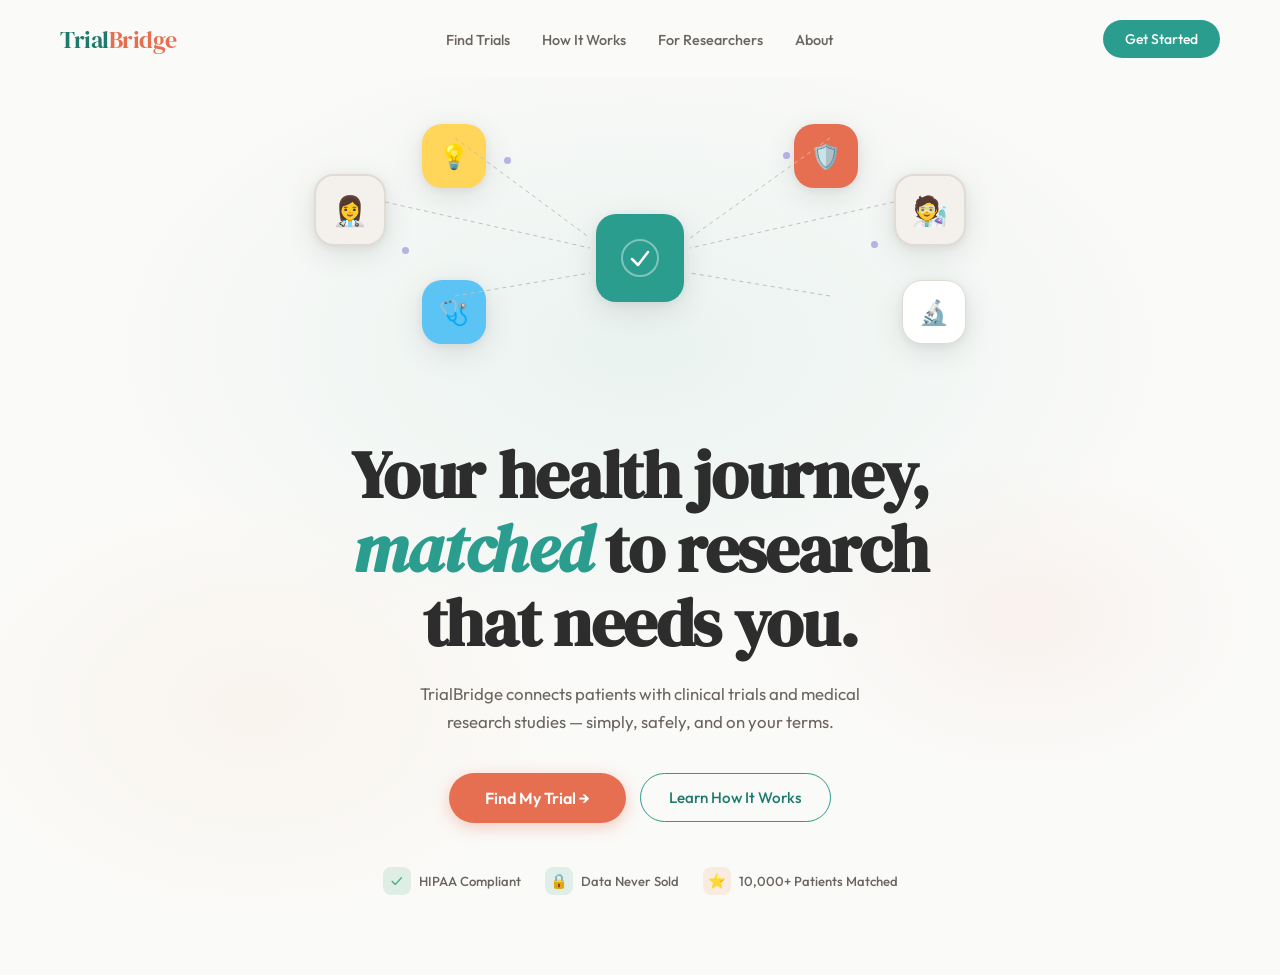
==== index.html @ d2c1dd08 "Rename hero.html to index.html" ====
<!DOCTYPE html>
<html lang="en">
<head>
  <meta charset="UTF-8" />
  <meta name="viewport" content="width=device-width, initial-scale=1.0"/>
  <title>TrialBridge — Find Your Clinical Trial</title>
  <link href="https://fonts.googleapis.com/css2?family=DM+Serif+Display:ital@0;1&family=Outfit:wght@300;400;500;600&display=swap" rel="stylesheet"/>
  <style>
    *, *::before, *::after { box-sizing: border-box; margin: 0; padding: 0; }

    :root {
      --teal:        #2A9D8F;
      --teal-dark:   #1F7A6E;
      --coral:       #E76F51;
      --amber:       #F4A261;
      --bg:          #FAFAF8;
      --surface:     #F4F1EC;
      --border:      #E0DBD4;
      --text:        #2D2D2D;
      --muted:       #6B6560;
      --success:     #4CAF82;
      --info:        #5B9BD5;
      --purple:      #7C6FD4;
    }

    body {
      font-family: 'Outfit', sans-serif;
      background: var(--bg);
      color: var(--text);
      min-height: 100vh;
      overflow-x: hidden;
    }

    /* NAV */
    nav {
      display: flex;
      align-items: center;
      justify-content: space-between;
      padding: 20px 60px;
      position: relative;
      z-index: 10;
    }
    .logo {
      font-family: 'DM Serif Display', serif;
      font-size: 1.5rem;
      color: var(--teal-dark);
      letter-spacing: -0.02em;
    }
    .logo span { color: var(--coral); }
    .nav-links {
      display: flex;
      gap: 32px;
      list-style: none;
    }
    .nav-links a {
      text-decoration: none;
      color: var(--muted);
      font-size: 0.9rem;
      font-weight: 500;
      transition: color 0.2s;
    }
    .nav-links a:hover { color: var(--teal); }
    .nav-cta {
      background: var(--teal);
      color: white;
      border: none;
      padding: 10px 22px;
      border-radius: 50px;
      font-family: 'Outfit', sans-serif;
      font-weight: 500;
      font-size: 0.875rem;
      cursor: pointer;
      transition: background 0.2s, transform 0.15s;
    }
    .nav-cta:hover { background: var(--teal-dark); transform: translateY(-1px); }

    /* HERO */
    .hero {
      position: relative;
      display: flex;
      flex-direction: column;
      align-items: center;
      justify-content: center;
      padding: 40px 20px 80px;
      min-height: calc(100vh - 80px);
      text-align: center;
      overflow: hidden;
    }

    /* subtle warm radial bg */
    .hero::before {
      content: '';
      position: absolute;
      inset: 0;
      background:
        radial-gradient(ellipse 60% 50% at 50% 30%, rgba(42,157,143,0.08) 0%, transparent 70%),
        radial-gradient(ellipse 40% 40% at 20% 70%, rgba(244,162,97,0.07) 0%, transparent 60%),
        radial-gradient(ellipse 30% 30% at 80% 60%, rgba(231,111,81,0.06) 0%, transparent 60%);
      pointer-events: none;
    }

    /* dotted connector lines (SVG overlay) */
    .connector-svg {
      position: absolute;
      top: 0; left: 0;
      width: 100%; height: 100%;
      pointer-events: none;
      z-index: 1;
    }

    /* floating cards grid */
    .floating-cards {
      position: relative;
      width: 680px;
      height: 280px;
      z-index: 2;
      margin-bottom: 40px;
    }

    .card {
      position: absolute;
      border-radius: 20px;
      display: flex;
      align-items: center;
      justify-content: center;
      box-shadow: 0 8px 32px rgba(0,0,0,0.10), 0 2px 8px rgba(0,0,0,0.06);
      animation: float 4s ease-in-out infinite;
    }

    /* center card — checkmark */
    .card-center {
      width: 88px; height: 88px;
      background: var(--teal);
      left: 50%; top: 50%;
      transform: translate(-50%, -50%);
      animation: float 3.5s ease-in-out infinite;
      z-index: 5;
    }
    .card-center svg { width: 40px; height: 40px; }

    /* photo cards */
    .card-photo {
      width: 72px; height: 72px;
      background: var(--surface);
      border: 2px solid var(--border);
      overflow: hidden;
      padding: 0;
    }
    .card-photo img {
      width: 100%; height: 100%;
      object-fit: cover;
    }
    /* fallback avatar */
    .avatar-placeholder {
      width: 100%; height: 100%;
      display: flex; align-items: center; justify-content: center;
      font-size: 1.8rem;
    }

    /* icon cards */
    .card-icon {
      width: 64px; height: 64px;
      font-size: 1.5rem;
    }

    /* positions */
    .card-1 { left: 2%;  top: 20%; animation-delay: 0s;    } /* left photo */
    .card-2 { left: 18%; top: 2%;  animation-delay: 0.5s;  } /* top-left icon */
    .card-3 { left: 18%; top: 58%; animation-delay: 1s;    } /* bottom-left icon */
    .card-4 { right: 2%; top: 20%; animation-delay: 0.3s;  } /* right icon */
    .card-5 { right: 2%; top: 58%; animation-delay: 0.8s;  } /* right-bottom */
    .card-6 { right: 18%;top: 2%;  animation-delay: 1.2s;  } /* top-right icon */

    /* card colors */
    .card-yellow  { background: #FFD55A; }
    .card-blue    { background: #5BC4F5; }
    .card-coral   { background: var(--coral); }
    .card-green   { background: var(--success); }
    .card-white   { background: #FFFFFF; border: 1.5px solid var(--border); }

    @keyframes float {
      0%, 100% { transform: translateY(0px); }
      50%       { transform: translateY(-10px); }
    }
    .card-center {
      animation: floatCenter 3.5s ease-in-out infinite !important;
    }
    @keyframes floatCenter {
      0%, 100% { transform: translate(-50%, -50%) translateY(0px); }
      50%       { transform: translate(-50%, -50%) translateY(-10px); }
    }

    /* dot connector */
    .dot {
      position: absolute;
      width: 7px; height: 7px;
      border-radius: 50%;
      background: var(--purple);
      opacity: 0.5;
      z-index: 3;
    }
    .dot-1 { left: 30%;  top: 14%; }
    .dot-2 { left: 15%;  top: 46%; }
    .dot-3 { right: 28%; top: 12%; }
    .dot-4 { right: 15%; top: 44%; }

    /* HEADLINE */
    .hero-content { position: relative; z-index: 4; }

    h1 {
      font-family: 'DM Serif Display', serif;
      font-size: clamp(2.8rem, 6vw, 4.2rem);
      line-height: 1.1;
      letter-spacing: -0.02em;
      color: var(--text);
      margin-bottom: 20px;
      max-width: 640px;
    }
    h1 em {
      font-style: italic;
      color: var(--teal);
    }

    .hero-sub {
      font-size: 1.05rem;
      color: var(--muted);
      font-weight: 400;
      max-width: 460px;
      line-height: 1.7;
      margin: 0 auto 36px;
    }

    .hero-actions {
      display: flex;
      gap: 14px;
      justify-content: center;
      align-items: center;
      flex-wrap: wrap;
    }

    .btn-primary {
      background: var(--coral);
      color: white;
      border: none;
      padding: 15px 36px;
      border-radius: 50px;
      font-family: 'Outfit', sans-serif;
      font-weight: 600;
      font-size: 1rem;
      cursor: pointer;
      transition: background 0.2s, transform 0.15s, box-shadow 0.2s;
      box-shadow: 0 4px 16px rgba(231,111,81,0.35);
    }
    .btn-primary:hover {
      background: #d4613f;
      transform: translateY(-2px);
      box-shadow: 0 8px 24px rgba(231,111,81,0.4);
    }

    .btn-secondary {
      background: transparent;
      color: var(--teal-dark);
      border: 1.5px solid var(--teal);
      padding: 14px 28px;
      border-radius: 50px;
      font-family: 'Outfit', sans-serif;
      font-weight: 500;
      font-size: 0.95rem;
      cursor: pointer;
      transition: all 0.2s;
    }
    .btn-secondary:hover {
      background: var(--teal);
      color: white;
      transform: translateY(-2px);
    }

    /* trust badges */
    .trust-row {
      display: flex;
      gap: 24px;
      justify-content: center;
      margin-top: 44px;
      flex-wrap: wrap;
      z-index: 4;
      position: relative;
    }
    .trust-badge {
      display: flex;
      align-items: center;
      gap: 8px;
      font-size: 0.82rem;
      color: var(--muted);
      font-weight: 500;
    }
    .trust-badge .icon {
      width: 28px; height: 28px;
      border-radius: 8px;
      display: flex; align-items: center; justify-content: center;
      font-size: 0.9rem;
    }
    .icon-green  { background: rgba(76,175,130,0.15); color: var(--success); }
    .icon-teal   { background: rgba(42,157,143,0.12); color: var(--teal); }
    .icon-amber  { background: rgba(244,162,97,0.15); color: var(--amber); }

    /* entrance animations */
    .hero-content, .trust-row {
      opacity: 0;
      transform: translateY(24px);
      animation: fadeUp 0.7s ease forwards;
    }
    .trust-row { animation-delay: 0.25s; }
    .floating-cards { opacity: 0; animation: fadeIn 0.6s ease 0.1s forwards; }

    @keyframes fadeUp {
      to { opacity: 1; transform: translateY(0); }
    }
    @keyframes fadeIn {
      to { opacity: 1; }
    }

    /* connector lines drawn via SVG */
    .line { stroke: #C5BEB8; stroke-width: 1; stroke-dasharray: 4 4; fill: none; }
  </style>
</head>
<body>

  <!-- NAV -->
  <nav>
    <div class="logo">Trial<span>Bridge</span></div>
    <ul class="nav-links">
      <li><a href="#">Find Trials</a></li>
      <li><a href="#">How It Works</a></li>
      <li><a href="#">For Researchers</a></li>
      <li><a href="#">About</a></li>
    </ul>
    <button class="nav-cta">Get Started</button>
  </nav>

  <!-- HERO -->
  <section class="hero">

    <!-- Floating cards constellation -->
    <div class="floating-cards">

      <!-- connector lines -->
      <svg class="connector-svg" viewBox="0 0 680 280" preserveAspectRatio="none">
        <line class="line" x1="85"  y1="84"  x2="290" y2="130"/>
        <line class="line" x1="155" y1="20"  x2="290" y2="120"/>
        <line class="line" x1="155" y1="178" x2="290" y2="155"/>
        <line class="line" x1="594" y1="84"  x2="390" y2="130"/>
        <line class="line" x1="530" y1="20"  x2="390" y2="120"/>
        <line class="line" x1="530" y1="178" x2="390" y2="155"/>
      </svg>

      <!-- dots at junctions -->
      <div class="dot dot-1"></div>
      <div class="dot dot-2"></div>
      <div class="dot dot-3"></div>
      <div class="dot dot-4"></div>

      <!-- CENTER card -->
      <div class="card card-center">
        <svg viewBox="0 0 40 40" fill="none" xmlns="http://www.w3.org/2000/svg">
          <circle cx="20" cy="20" r="18" stroke="white" stroke-width="2" opacity="0.4"/>
          <polyline points="12,21 18,27 28,14" stroke="white" stroke-width="2.5" stroke-linecap="round" stroke-linejoin="round"/>
        </svg>
      </div>

      <!-- LEFT PHOTO -->
      <div class="card card-photo card-1">
        <div class="avatar-placeholder">👩‍⚕️</div>
      </div>

      <!-- TOP-LEFT — lightbulb -->
      <div class="card card-icon card-yellow card-2">💡</div>

      <!-- BOTTOM-LEFT — heart/health -->
      <div class="card card-icon card-blue card-3">🩺</div>

      <!-- TOP-RIGHT — shield -->
      <div class="card card-icon card-coral card-6" style="color:white;">🛡️</div>

      <!-- RIGHT PHOTO -->
      <div class="card card-photo card-4">
        <div class="avatar-placeholder">🧑‍🔬</div>
      </div>

      <!-- BOTTOM-RIGHT — eyes/transparent -->
      <div class="card card-icon card-white card-5">🔬</div>

    </div>

    <!-- Headline + CTA -->
    <div class="hero-content">
      <h1>Your health journey,<br/><em>matched</em> to research<br/>that needs you.</h1>
      <p class="hero-sub">
        TrialBridge connects patients with clinical trials and medical research studies — simply, safely, and on your terms.
      </p>
      <div class="hero-actions">
        <button class="btn-primary">Find My Trial →</button>
        <button class="btn-secondary">Learn How It Works</button>
      </div>
    </div>

    <!-- Trust badges -->
    <div class="trust-row">
      <div class="trust-badge">
        <div class="icon icon-green">✓</div>
        HIPAA Compliant
      </div>
      <div class="trust-badge">
        <div class="icon icon-teal">🔒</div>
        Data Never Sold
      </div>
      <div class="trust-badge">
        <div class="icon icon-amber">⭐</div>
        10,000+ Patients Matched
      </div>
    </div>

  </section>

</body>
</html>
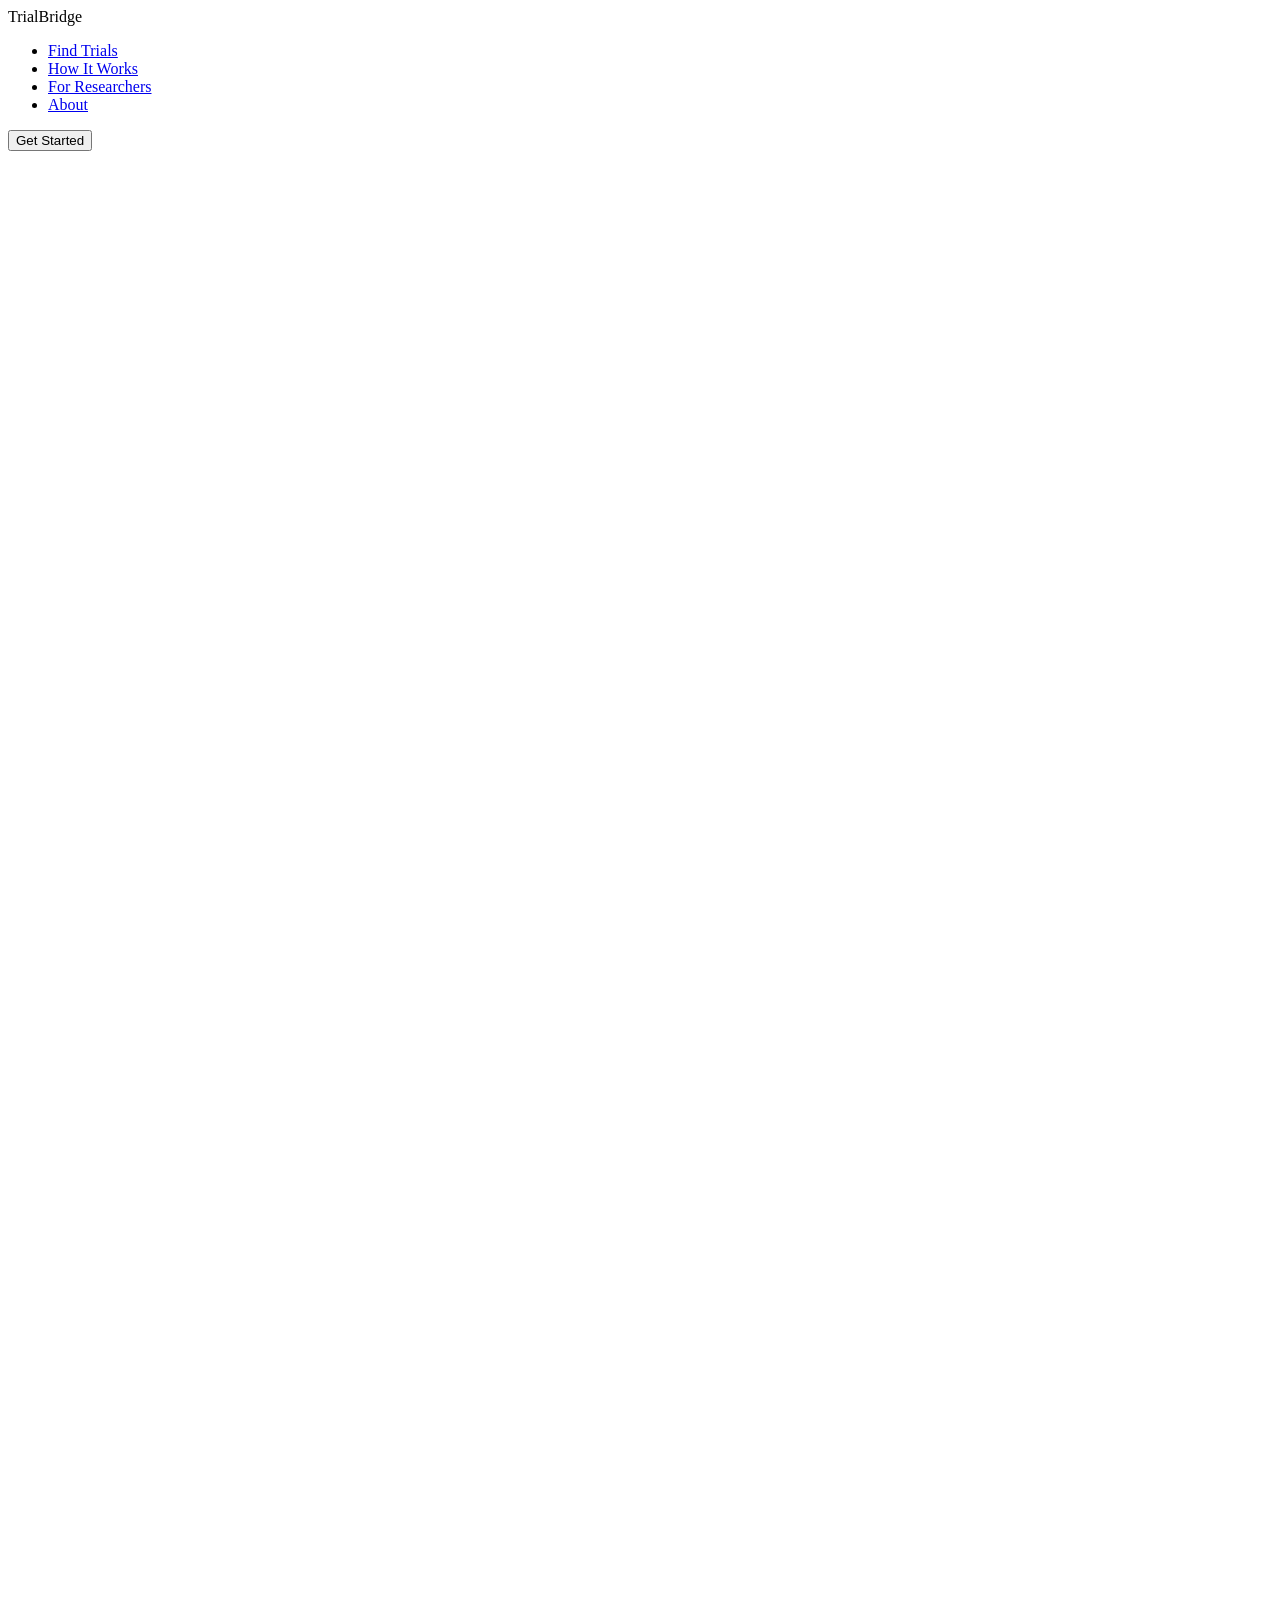
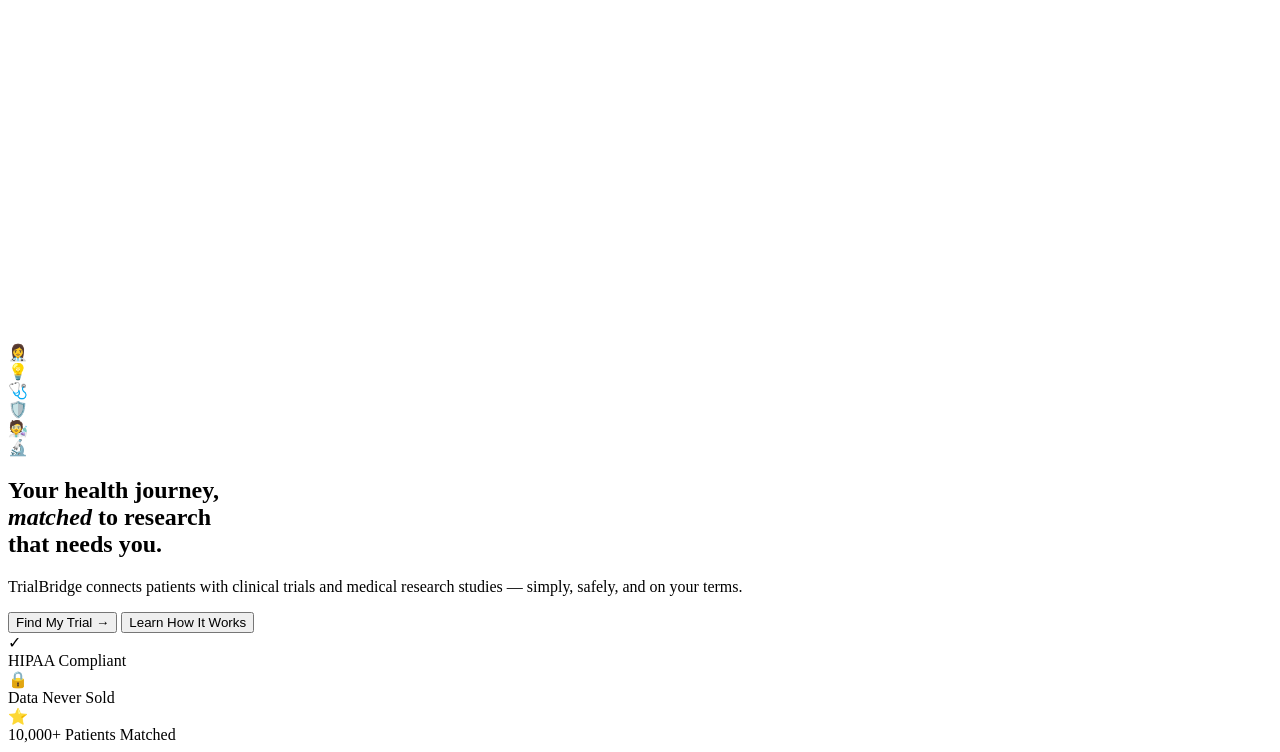
==== commit 1d268c4d: "Link external stylesheet and update button action Updated the HTML structure by linking to an extern" ====
--- a/index.html
+++ b/index.html
@@ -4,324 +4,7 @@
   <meta charset="UTF-8" />
   <meta name="viewport" content="width=device-width, initial-scale=1.0"/>
   <title>TrialBridge — Find Your Clinical Trial</title>
-  <link href="https://fonts.googleapis.com/css2?family=DM+Serif+Display:ital@0;1&family=Outfit:wght@300;400;500;600&display=swap" rel="stylesheet"/>
-  <style>
-    *, *::before, *::after { box-sizing: border-box; margin: 0; padding: 0; }
-
-    :root {
-      --teal:        #2A9D8F;
-      --teal-dark:   #1F7A6E;
-      --coral:       #E76F51;
-      --amber:       #F4A261;
-      --bg:          #FAFAF8;
-      --surface:     #F4F1EC;
-      --border:      #E0DBD4;
-      --text:        #2D2D2D;
-      --muted:       #6B6560;
-      --success:     #4CAF82;
-      --info:        #5B9BD5;
-      --purple:      #7C6FD4;
-    }
-
-    body {
-      font-family: 'Outfit', sans-serif;
-      background: var(--bg);
-      color: var(--text);
-      min-height: 100vh;
-      overflow-x: hidden;
-    }
-
-    /* NAV */
-    nav {
-      display: flex;
-      align-items: center;
-      justify-content: space-between;
-      padding: 20px 60px;
-      position: relative;
-      z-index: 10;
-    }
-    .logo {
-      font-family: 'DM Serif Display', serif;
-      font-size: 1.5rem;
-      color: var(--teal-dark);
-      letter-spacing: -0.02em;
-    }
-    .logo span { color: var(--coral); }
-    .nav-links {
-      display: flex;
-      gap: 32px;
-      list-style: none;
-    }
-    .nav-links a {
-      text-decoration: none;
-      color: var(--muted);
-      font-size: 0.9rem;
-      font-weight: 500;
-      transition: color 0.2s;
-    }
-    .nav-links a:hover { color: var(--teal); }
-    .nav-cta {
-      background: var(--teal);
-      color: white;
-      border: none;
-      padding: 10px 22px;
-      border-radius: 50px;
-      font-family: 'Outfit', sans-serif;
-      font-weight: 500;
-      font-size: 0.875rem;
-      cursor: pointer;
-      transition: background 0.2s, transform 0.15s;
-    }
-    .nav-cta:hover { background: var(--teal-dark); transform: translateY(-1px); }
-
-    /* HERO */
-    .hero {
-      position: relative;
-      display: flex;
-      flex-direction: column;
-      align-items: center;
-      justify-content: center;
-      padding: 40px 20px 80px;
-      min-height: calc(100vh - 80px);
-      text-align: center;
-      overflow: hidden;
-    }
-
-    /* subtle warm radial bg */
-    .hero::before {
-      content: '';
-      position: absolute;
-      inset: 0;
-      background:
-        radial-gradient(ellipse 60% 50% at 50% 30%, rgba(42,157,143,0.08) 0%, transparent 70%),
-        radial-gradient(ellipse 40% 40% at 20% 70%, rgba(244,162,97,0.07) 0%, transparent 60%),
-        radial-gradient(ellipse 30% 30% at 80% 60%, rgba(231,111,81,0.06) 0%, transparent 60%);
-      pointer-events: none;
-    }
-
-    /* dotted connector lines (SVG overlay) */
-    .connector-svg {
-      position: absolute;
-      top: 0; left: 0;
-      width: 100%; height: 100%;
-      pointer-events: none;
-      z-index: 1;
-    }
-
-    /* floating cards grid */
-    .floating-cards {
-      position: relative;
-      width: 680px;
-      height: 280px;
-      z-index: 2;
-      margin-bottom: 40px;
-    }
-
-    .card {
-      position: absolute;
-      border-radius: 20px;
-      display: flex;
-      align-items: center;
-      justify-content: center;
-      box-shadow: 0 8px 32px rgba(0,0,0,0.10), 0 2px 8px rgba(0,0,0,0.06);
-      animation: float 4s ease-in-out infinite;
-    }
-
-    /* center card — checkmark */
-    .card-center {
-      width: 88px; height: 88px;
-      background: var(--teal);
-      left: 50%; top: 50%;
-      transform: translate(-50%, -50%);
-      animation: float 3.5s ease-in-out infinite;
-      z-index: 5;
-    }
-    .card-center svg { width: 40px; height: 40px; }
-
-    /* photo cards */
-    .card-photo {
-      width: 72px; height: 72px;
-      background: var(--surface);
-      border: 2px solid var(--border);
-      overflow: hidden;
-      padding: 0;
-    }
-    .card-photo img {
-      width: 100%; height: 100%;
-      object-fit: cover;
-    }
-    /* fallback avatar */
-    .avatar-placeholder {
-      width: 100%; height: 100%;
-      display: flex; align-items: center; justify-content: center;
-      font-size: 1.8rem;
-    }
-
-    /* icon cards */
-    .card-icon {
-      width: 64px; height: 64px;
-      font-size: 1.5rem;
-    }
-
-    /* positions */
-    .card-1 { left: 2%;  top: 20%; animation-delay: 0s;    } /* left photo */
-    .card-2 { left: 18%; top: 2%;  animation-delay: 0.5s;  } /* top-left icon */
-    .card-3 { left: 18%; top: 58%; animation-delay: 1s;    } /* bottom-left icon */
-    .card-4 { right: 2%; top: 20%; animation-delay: 0.3s;  } /* right icon */
-    .card-5 { right: 2%; top: 58%; animation-delay: 0.8s;  } /* right-bottom */
-    .card-6 { right: 18%;top: 2%;  animation-delay: 1.2s;  } /* top-right icon */
-
-    /* card colors */
-    .card-yellow  { background: #FFD55A; }
-    .card-blue    { background: #5BC4F5; }
-    .card-coral   { background: var(--coral); }
-    .card-green   { background: var(--success); }
-    .card-white   { background: #FFFFFF; border: 1.5px solid var(--border); }
-
-    @keyframes float {
-      0%, 100% { transform: translateY(0px); }
-      50%       { transform: translateY(-10px); }
-    }
-    .card-center {
-      animation: floatCenter 3.5s ease-in-out infinite !important;
-    }
-    @keyframes floatCenter {
-      0%, 100% { transform: translate(-50%, -50%) translateY(0px); }
-      50%       { transform: translate(-50%, -50%) translateY(-10px); }
-    }
-
-    /* dot connector */
-    .dot {
-      position: absolute;
-      width: 7px; height: 7px;
-      border-radius: 50%;
-      background: var(--purple);
-      opacity: 0.5;
-      z-index: 3;
-    }
-    .dot-1 { left: 30%;  top: 14%; }
-    .dot-2 { left: 15%;  top: 46%; }
-    .dot-3 { right: 28%; top: 12%; }
-    .dot-4 { right: 15%; top: 44%; }
-
-    /* HEADLINE */
-    .hero-content { position: relative; z-index: 4; }
-
-    h1 {
-      font-family: 'DM Serif Display', serif;
-      font-size: clamp(2.8rem, 6vw, 4.2rem);
-      line-height: 1.1;
-      letter-spacing: -0.02em;
-      color: var(--text);
-      margin-bottom: 20px;
-      max-width: 640px;
-    }
-    h1 em {
-      font-style: italic;
-      color: var(--teal);
-    }
-
-    .hero-sub {
-      font-size: 1.05rem;
-      color: var(--muted);
-      font-weight: 400;
-      max-width: 460px;
-      line-height: 1.7;
-      margin: 0 auto 36px;
-    }
-
-    .hero-actions {
-      display: flex;
-      gap: 14px;
-      justify-content: center;
-      align-items: center;
-      flex-wrap: wrap;
-    }
-
-    .btn-primary {
-      background: var(--coral);
-      color: white;
-      border: none;
-      padding: 15px 36px;
-      border-radius: 50px;
-      font-family: 'Outfit', sans-serif;
-      font-weight: 600;
-      font-size: 1rem;
-      cursor: pointer;
-      transition: background 0.2s, transform 0.15s, box-shadow 0.2s;
-      box-shadow: 0 4px 16px rgba(231,111,81,0.35);
-    }
-    .btn-primary:hover {
-      background: #d4613f;
-      transform: translateY(-2px);
-      box-shadow: 0 8px 24px rgba(231,111,81,0.4);
-    }
-
-    .btn-secondary {
-      background: transparent;
-      color: var(--teal-dark);
-      border: 1.5px solid var(--teal);
-      padding: 14px 28px;
-      border-radius: 50px;
-      font-family: 'Outfit', sans-serif;
-      font-weight: 500;
-      font-size: 0.95rem;
-      cursor: pointer;
-      transition: all 0.2s;
-    }
-    .btn-secondary:hover {
-      background: var(--teal);
-      color: white;
-      transform: translateY(-2px);
-    }
-
-    /* trust badges */
-    .trust-row {
-      display: flex;
-      gap: 24px;
-      justify-content: center;
-      margin-top: 44px;
-      flex-wrap: wrap;
-      z-index: 4;
-      position: relative;
-    }
-    .trust-badge {
-      display: flex;
-      align-items: center;
-      gap: 8px;
-      font-size: 0.82rem;
-      color: var(--muted);
-      font-weight: 500;
-    }
-    .trust-badge .icon {
-      width: 28px; height: 28px;
-      border-radius: 8px;
-      display: flex; align-items: center; justify-content: center;
-      font-size: 0.9rem;
-    }
-    .icon-green  { background: rgba(76,175,130,0.15); color: var(--success); }
-    .icon-teal   { background: rgba(42,157,143,0.12); color: var(--teal); }
-    .icon-amber  { background: rgba(244,162,97,0.15); color: var(--amber); }
-
-    /* entrance animations */
-    .hero-content, .trust-row {
-      opacity: 0;
-      transform: translateY(24px);
-      animation: fadeUp 0.7s ease forwards;
-    }
-    .trust-row { animation-delay: 0.25s; }
-    .floating-cards { opacity: 0; animation: fadeIn 0.6s ease 0.1s forwards; }
-
-    @keyframes fadeUp {
-      to { opacity: 1; transform: translateY(0); }
-    }
-    @keyframes fadeIn {
-      to { opacity: 1; }
-    }
-
-    /* connector lines drawn via SVG */
-    .line { stroke: #C5BEB8; stroke-width: 1; stroke-dasharray: 4 4; fill: none; }
-  </style>
+  <link rel="stylesheet" href="style.css"/>
 </head>
 <body>
 
@@ -399,7 +82,7 @@
       </p>
       <div class="hero-actions">
         <button class="btn-primary">Find My Trial →</button>
-        <button class="btn-secondary">Learn How It Works</button>
+        <button class="btn-secondary" onclick="window.location.href='how-it-works.html'">Learn How It Works</button>
       </div>
     </div>
 
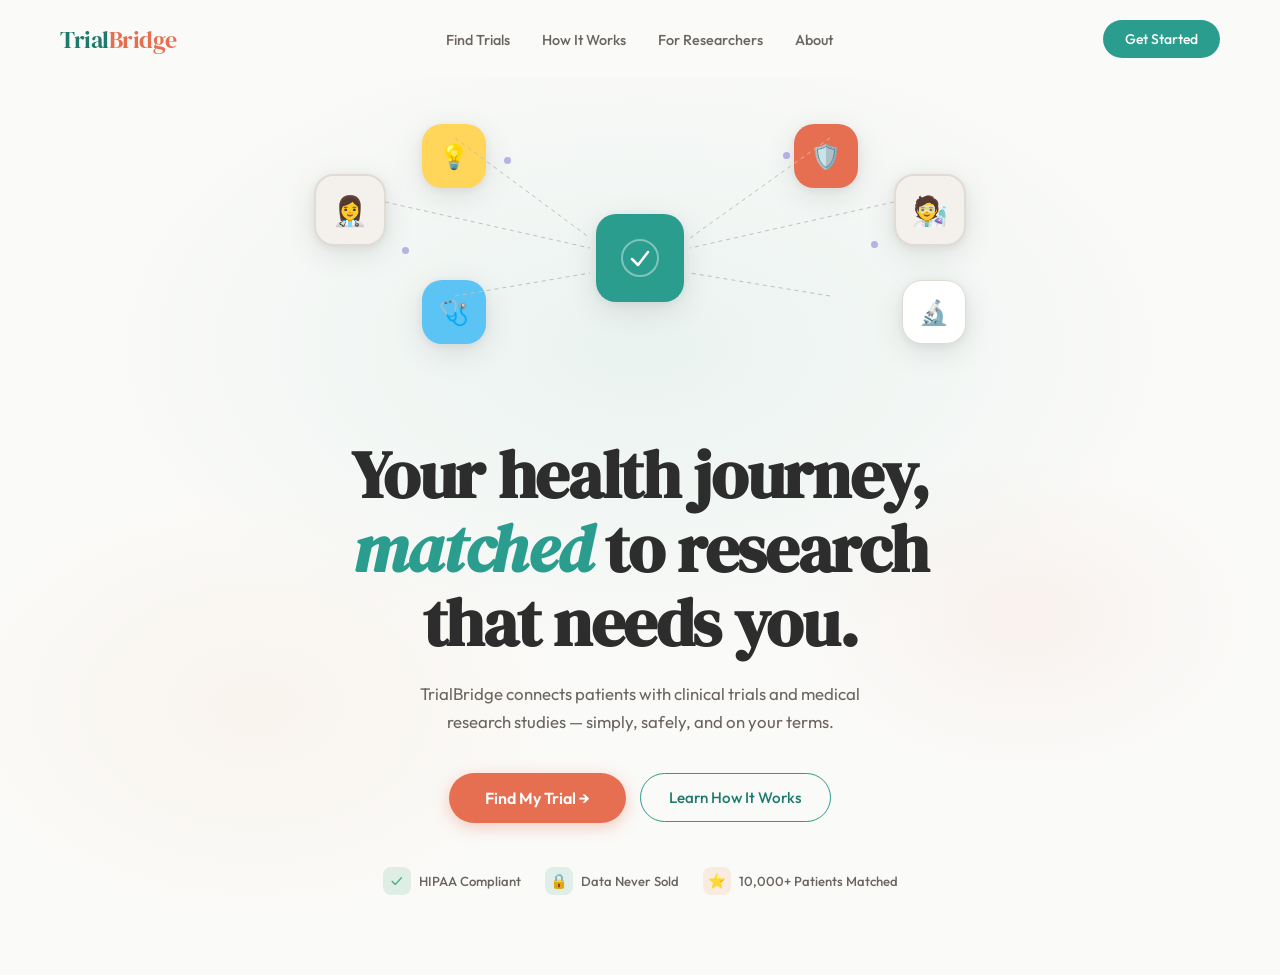
==== commit ce9240a1: "Update navigation links to point to new pages" ====
--- a/index.html
+++ b/index.html
@@ -13,9 +13,9 @@
     <div class="logo">Trial<span>Bridge</span></div>
     <ul class="nav-links">
       <li><a href="#">Find Trials</a></li>
-      <li><a href="#">How It Works</a></li>
-      <li><a href="#">For Researchers</a></li>
-      <li><a href="#">About</a></li>
+      <li><a href="how-it-works.html">How It Works</a></li>
+      <li><a href="for-researchers.html">For Researchers</a></li>
+      <li><a href="about.html">About</a></li>
     </ul>
     <button class="nav-cta">Get Started</button>
   </nav>
--- a/style.css
+++ b/style.css
@@ -0,0 +1,548 @@
+/* ============================================================
+   TrialBridge — Shared Stylesheet
+   Used by: hero.html, how-it-works.html
+   ============================================================ */
+
+@import url('https://fonts.googleapis.com/css2?family=DM+Serif+Display:ital@0;1&family=Outfit:wght@300;400;500;600&display=swap');
+
+*, *::before, *::after { box-sizing: border-box; margin: 0; padding: 0; }
+
+/* ── CSS VARIABLES ── */
+:root {
+  --teal:      #2A9D8F;
+  --teal-dark: #1F7A6E;
+  --coral:     #E76F51;
+  --amber:     #F4A261;
+  --bg:        #FAFAF8;
+  --surface:   #F4F1EC;
+  --border:    #E0DBD4;
+  --text:      #2D2D2D;
+  --muted:     #6B6560;
+  --success:   #4CAF82;
+  --info:      #5B9BD5;
+  --purple:    #7C6FD4;
+}
+
+/* ── BASE ── */
+html { scroll-behavior: smooth; }
+
+body {
+  font-family: 'Outfit', sans-serif;
+  background: var(--bg);
+  color: var(--text);
+  min-height: 100vh;
+  overflow-x: hidden;
+}
+
+/* ── SHARED NAV ── */
+nav {
+  display: flex;
+  align-items: center;
+  justify-content: space-between;
+  padding: 20px 60px;
+  z-index: 100;
+}
+
+/* hero.html nav is relative; how-it-works.html nav is fixed */
+.nav-fixed {
+  position: fixed;
+  top: 0; left: 0; right: 0;
+  background: rgba(250,250,248,0.88);
+  backdrop-filter: blur(12px);
+  border-bottom: 1px solid var(--border);
+}
+
+.logo {
+  font-family: 'DM Serif Display', serif;
+  font-size: 1.5rem;
+  color: var(--teal-dark);
+  letter-spacing: -0.02em;
+  text-decoration: none;
+}
+.logo span { color: var(--coral); }
+
+.nav-links {
+  display: flex;
+  gap: 32px;
+  list-style: none;
+}
+.nav-links a {
+  text-decoration: none;
+  color: var(--muted);
+  font-size: 0.9rem;
+  font-weight: 500;
+  transition: color 0.2s;
+}
+.nav-links a:hover { color: var(--teal); }
+
+.nav-back {
+  display: flex; align-items: center; gap: 8px;
+  color: var(--muted); font-size: 0.875rem;
+  text-decoration: none; font-weight: 500;
+  transition: color 0.2s;
+}
+.nav-back:hover { color: var(--teal); }
+
+.nav-cta {
+  background: var(--teal);
+  color: white;
+  border: none;
+  padding: 10px 22px;
+  border-radius: 50px;
+  font-family: 'Outfit', sans-serif;
+  font-weight: 500;
+  font-size: 0.875rem;
+  cursor: pointer;
+  transition: background 0.2s, transform 0.15s;
+}
+.nav-cta:hover { background: var(--teal-dark); transform: translateY(-1px); }
+
+/* ── SHARED BUTTONS ── */
+.btn-primary {
+  background: var(--coral);
+  color: white;
+  border: none;
+  padding: 15px 36px;
+  border-radius: 50px;
+  font-family: 'Outfit', sans-serif;
+  font-weight: 600;
+  font-size: 1rem;
+  cursor: pointer;
+  transition: background 0.2s, transform 0.15s, box-shadow 0.2s;
+  box-shadow: 0 4px 16px rgba(231,111,81,0.35);
+}
+.btn-primary:hover {
+  background: #d4613f;
+  transform: translateY(-2px);
+  box-shadow: 0 8px 24px rgba(231,111,81,0.4);
+}
+
+.btn-secondary {
+  background: transparent;
+  color: var(--teal-dark);
+  border: 1.5px solid var(--teal);
+  padding: 14px 28px;
+  border-radius: 50px;
+  font-family: 'Outfit', sans-serif;
+  font-weight: 500;
+  font-size: 0.95rem;
+  cursor: pointer;
+  transition: all 0.2s;
+}
+.btn-secondary:hover {
+  background: var(--teal);
+  color: white;
+  transform: translateY(-2px);
+}
+
+/* ── SHARED ANIMATIONS ── */
+@keyframes fadeUp {
+  to { opacity: 1; transform: translateY(0); }
+}
+@keyframes fadeIn {
+  to { opacity: 1; }
+}
+@keyframes float {
+  0%, 100% { transform: translateY(0px); }
+  50%       { transform: translateY(-10px); }
+}
+@keyframes floatCenter {
+  0%, 100% { transform: translate(-50%, -50%) translateY(0px); }
+  50%       { transform: translate(-50%, -50%) translateY(-10px); }
+}
+
+
+/* ============================================================
+   HERO PAGE (hero.html)
+   ============================================================ */
+
+.hero {
+  position: relative;
+  display: flex;
+  flex-direction: column;
+  align-items: center;
+  justify-content: center;
+  padding: 40px 20px 80px;
+  min-height: calc(100vh - 80px);
+  text-align: center;
+  overflow: hidden;
+}
+
+/* subtle warm radial bg */
+.hero::before {
+  content: '';
+  position: absolute;
+  inset: 0;
+  background:
+    radial-gradient(ellipse 60% 50% at 50% 30%, rgba(42,157,143,0.08) 0%, transparent 70%),
+    radial-gradient(ellipse 40% 40% at 20% 70%, rgba(244,162,97,0.07) 0%, transparent 60%),
+    radial-gradient(ellipse 30% 30% at 80% 60%, rgba(231,111,81,0.06) 0%, transparent 60%);
+  pointer-events: none;
+}
+
+/* dotted connector lines SVG overlay */
+.connector-svg {
+  position: absolute;
+  top: 0; left: 0;
+  width: 100%; height: 100%;
+  pointer-events: none;
+  z-index: 1;
+}
+
+/* floating cards grid */
+.floating-cards {
+  position: relative;
+  width: 680px;
+  height: 280px;
+  z-index: 2;
+  margin-bottom: 40px;
+}
+
+.card {
+  position: absolute;
+  border-radius: 20px;
+  display: flex;
+  align-items: center;
+  justify-content: center;
+  box-shadow: 0 8px 32px rgba(0,0,0,0.10), 0 2px 8px rgba(0,0,0,0.06);
+  animation: float 4s ease-in-out infinite;
+}
+
+/* center card */
+.card-center {
+  width: 88px; height: 88px;
+  background: var(--teal);
+  left: 50%; top: 50%;
+  transform: translate(-50%, -50%);
+  animation: floatCenter 3.5s ease-in-out infinite !important;
+  z-index: 5;
+}
+.card-center svg { width: 40px; height: 40px; }
+
+/* photo cards */
+.card-photo {
+  width: 72px; height: 72px;
+  background: var(--surface);
+  border: 2px solid var(--border);
+  overflow: hidden;
+  padding: 0;
+}
+.card-photo img { width: 100%; height: 100%; object-fit: cover; }
+
+.avatar-placeholder {
+  width: 100%; height: 100%;
+  display: flex; align-items: center; justify-content: center;
+  font-size: 1.8rem;
+}
+
+/* icon cards */
+.card-icon { width: 64px; height: 64px; font-size: 1.5rem; }
+
+/* positions */
+.card-1 { left: 2%;   top: 20%; animation-delay: 0s;   }
+.card-2 { left: 18%;  top: 2%;  animation-delay: 0.5s; }
+.card-3 { left: 18%;  top: 58%; animation-delay: 1s;   }
+.card-4 { right: 2%;  top: 20%; animation-delay: 0.3s; }
+.card-5 { right: 2%;  top: 58%; animation-delay: 0.8s; }
+.card-6 { right: 18%; top: 2%;  animation-delay: 1.2s; }
+
+/* card colour variants */
+.card-yellow { background: #FFD55A; }
+.card-blue   { background: #5BC4F5; }
+.card-coral  { background: var(--coral); }
+.card-green  { background: var(--success); }
+.card-white  { background: #FFFFFF; border: 1.5px solid var(--border); }
+
+/* junction dots */
+.dot {
+  position: absolute;
+  width: 7px; height: 7px;
+  border-radius: 50%;
+  background: var(--purple);
+  opacity: 0.5;
+  z-index: 3;
+}
+.dot-1 { left: 30%;  top: 14%; }
+.dot-2 { left: 15%;  top: 46%; }
+.dot-3 { right: 28%; top: 12%; }
+.dot-4 { right: 15%; top: 44%; }
+
+/* connector line style */
+.line { stroke: #C5BEB8; stroke-width: 1; stroke-dasharray: 4 4; fill: none; }
+
+/* headline */
+.hero-content { position: relative; z-index: 4; }
+
+h1 {
+  font-family: 'DM Serif Display', serif;
+  font-size: clamp(2.8rem, 6vw, 4.2rem);
+  line-height: 1.1;
+  letter-spacing: -0.02em;
+  color: var(--text);
+  margin-bottom: 20px;
+  max-width: 640px;
+}
+h1 em { font-style: italic; color: var(--teal); }
+
+.hero-sub {
+  font-size: 1.05rem;
+  color: var(--muted);
+  font-weight: 400;
+  max-width: 460px;
+  line-height: 1.7;
+  margin: 0 auto 36px;
+}
+
+.hero-actions {
+  display: flex;
+  gap: 14px;
+  justify-content: center;
+  align-items: center;
+  flex-wrap: wrap;
+}
+
+/* trust badges */
+.trust-row {
+  display: flex;
+  gap: 24px;
+  justify-content: center;
+  margin-top: 44px;
+  flex-wrap: wrap;
+  z-index: 4;
+  position: relative;
+}
+.trust-badge {
+  display: flex;
+  align-items: center;
+  gap: 8px;
+  font-size: 0.82rem;
+  color: var(--muted);
+  font-weight: 500;
+}
+.trust-badge .icon {
+  width: 28px; height: 28px;
+  border-radius: 8px;
+  display: flex; align-items: center; justify-content: center;
+  font-size: 0.9rem;
+}
+.icon-green { background: rgba(76,175,130,0.15);  color: var(--success); }
+.icon-teal  { background: rgba(42,157,143,0.12);  color: var(--teal); }
+.icon-amber { background: rgba(244,162,97,0.15);  color: var(--amber); }
+
+/* entrance animations */
+.hero-content, .trust-row {
+  opacity: 0;
+  transform: translateY(24px);
+  animation: fadeUp 0.7s ease forwards;
+}
+.trust-row      { animation-delay: 0.25s; }
+.floating-cards { opacity: 0; animation: fadeIn 0.6s ease 0.1s forwards; }
+
+
+/* ============================================================
+   HOW IT WORKS PAGE (how-it-works.html)
+   ============================================================ */
+
+/* progress bar */
+.progress-bar {
+  position: fixed;
+  top: 0; left: 0;
+  height: 3px;
+  background: linear-gradient(90deg, var(--teal), var(--coral));
+  width: 0%;
+  z-index: 200;
+  transition: width 0.1s linear;
+  border-radius: 0 2px 2px 0;
+}
+
+/* page header */
+.page-header {
+  padding: 140px 24px 60px;
+  text-align: center;
+}
+.page-header .eyebrow {
+  display: inline-block;
+  background: rgba(42,157,143,0.1);
+  color: var(--teal-dark);
+  font-size: 0.78rem;
+  font-weight: 600;
+  letter-spacing: 0.1em;
+  text-transform: uppercase;
+  padding: 6px 16px;
+  border-radius: 50px;
+  border: 1px solid rgba(42,157,143,0.2);
+  margin-bottom: 20px;
+}
+.page-header h1 {
+  font-family: 'DM Serif Display', serif;
+  font-size: clamp(2.4rem, 5vw, 3.6rem);
+  line-height: 1.1;
+  letter-spacing: -0.02em;
+  max-width: 600px;
+  margin: 0 auto 18px;
+}
+.page-header h1 em { font-style: italic; color: var(--teal); }
+.page-header p {
+  font-size: 1rem;
+  color: var(--muted);
+  max-width: 440px;
+  margin: 0 auto;
+  line-height: 1.7;
+}
+
+/* steps container */
+.steps-container {
+  max-width: 900px;
+  margin: 0 auto;
+  padding: 20px 24px 120px;
+  position: relative;
+}
+
+/* vertical timeline */
+.timeline-line {
+  position: absolute;
+  left: 50%;
+  top: 0; bottom: 0;
+  width: 2px;
+  background: var(--border);
+  transform: translateX(-50%);
+  z-index: 0;
+}
+.timeline-fill {
+  position: absolute;
+  top: 0; left: 0; right: 0;
+  height: 0%;
+  background: linear-gradient(180deg, var(--teal), var(--coral));
+  border-radius: 2px;
+  transition: height 0.4s ease;
+}
+
+/* step row */
+.step {
+  display: flex;
+  align-items: flex-start;
+  gap: 48px;
+  margin-bottom: 100px;
+  position: relative;
+  z-index: 1;
+  opacity: 0;
+  transition: opacity 0.7s cubic-bezier(0.16,1,0.3,1),
+              transform 0.7s cubic-bezier(0.16,1,0.3,1);
+}
+.step-left  { transform: translateX(-70px); }
+.step-right { transform: translateX(70px); }
+.step.visible {
+  opacity: 1;
+  transform: translateX(0);
+}
+
+/* center node */
+.step-node {
+  position: absolute;
+  left: 50%;
+  top: 28px;
+  transform: translateX(-50%);
+  width: 52px; height: 52px;
+  border-radius: 50%;
+  background: var(--bg);
+  border: 2px solid var(--border);
+  display: flex; align-items: center; justify-content: center;
+  font-family: 'DM Serif Display', serif;
+  font-size: 1.1rem;
+  color: var(--muted);
+  transition: background 0.4s, border-color 0.4s, color 0.4s, transform 0.4s;
+  z-index: 2;
+}
+.step.visible .step-node {
+  background: var(--teal);
+  border-color: var(--teal);
+  color: white;
+  transform: translateX(-50%) scale(1.1);
+}
+
+/* step card */
+.step-card {
+  flex: 1;
+  background: var(--surface);
+  border: 1.5px solid var(--border);
+  border-radius: 24px;
+  padding: 36px;
+  transition: box-shadow 0.3s, transform 0.3s, border-color 0.3s;
+  max-width: 360px;
+}
+.step.visible .step-card { box-shadow: 0 8px 40px rgba(0,0,0,0.07); }
+.step-card:hover {
+  transform: translateY(-4px);
+  box-shadow: 0 16px 48px rgba(0,0,0,0.1);
+  border-color: var(--teal);
+}
+
+.step-icon-wrap {
+  width: 56px; height: 56px;
+  border-radius: 16px;
+  display: flex; align-items: center; justify-content: center;
+  font-size: 1.6rem;
+  margin-bottom: 20px;
+}
+.step-number {
+  font-size: 0.75rem;
+  font-weight: 600;
+  letter-spacing: 0.1em;
+  text-transform: uppercase;
+  color: var(--muted);
+  margin-bottom: 8px;
+}
+.step-title {
+  font-family: 'DM Serif Display', serif;
+  font-size: 1.55rem;
+  line-height: 1.2;
+  letter-spacing: -0.02em;
+  margin-bottom: 12px;
+  color: var(--text);
+}
+.step-desc {
+  font-size: 0.925rem;
+  color: var(--muted);
+  line-height: 1.75;
+  margin-bottom: 18px;
+}
+.step-tags {
+  display: flex;
+  flex-wrap: wrap;
+  gap: 8px;
+}
+.tag {
+  font-size: 0.75rem;
+  font-weight: 500;
+  padding: 4px 12px;
+  border-radius: 50px;
+  background: rgba(42,157,143,0.1);
+  color: var(--teal-dark);
+  border: 1px solid rgba(42,157,143,0.15);
+}
+
+.step-spacer { flex: 1; max-width: 360px; }
+
+/* final CTA */
+.final-cta {
+  text-align: center;
+  padding: 80px 24px 100px;
+  opacity: 0;
+  transform: translateY(40px);
+  transition: opacity 0.7s ease, transform 0.7s ease;
+}
+.final-cta.visible { opacity: 1; transform: translateY(0); }
+.final-cta h2 {
+  font-family: 'DM Serif Display', serif;
+  font-size: clamp(2rem, 4vw, 3rem);
+  letter-spacing: -0.02em;
+  margin-bottom: 14px;
+}
+.final-cta h2 em { color: var(--coral); font-style: italic; }
+.final-cta p {
+  color: var(--muted);
+  font-size: 1rem;
+  max-width: 380px;
+  margin: 0 auto 32px;
+  line-height: 1.7;
+}
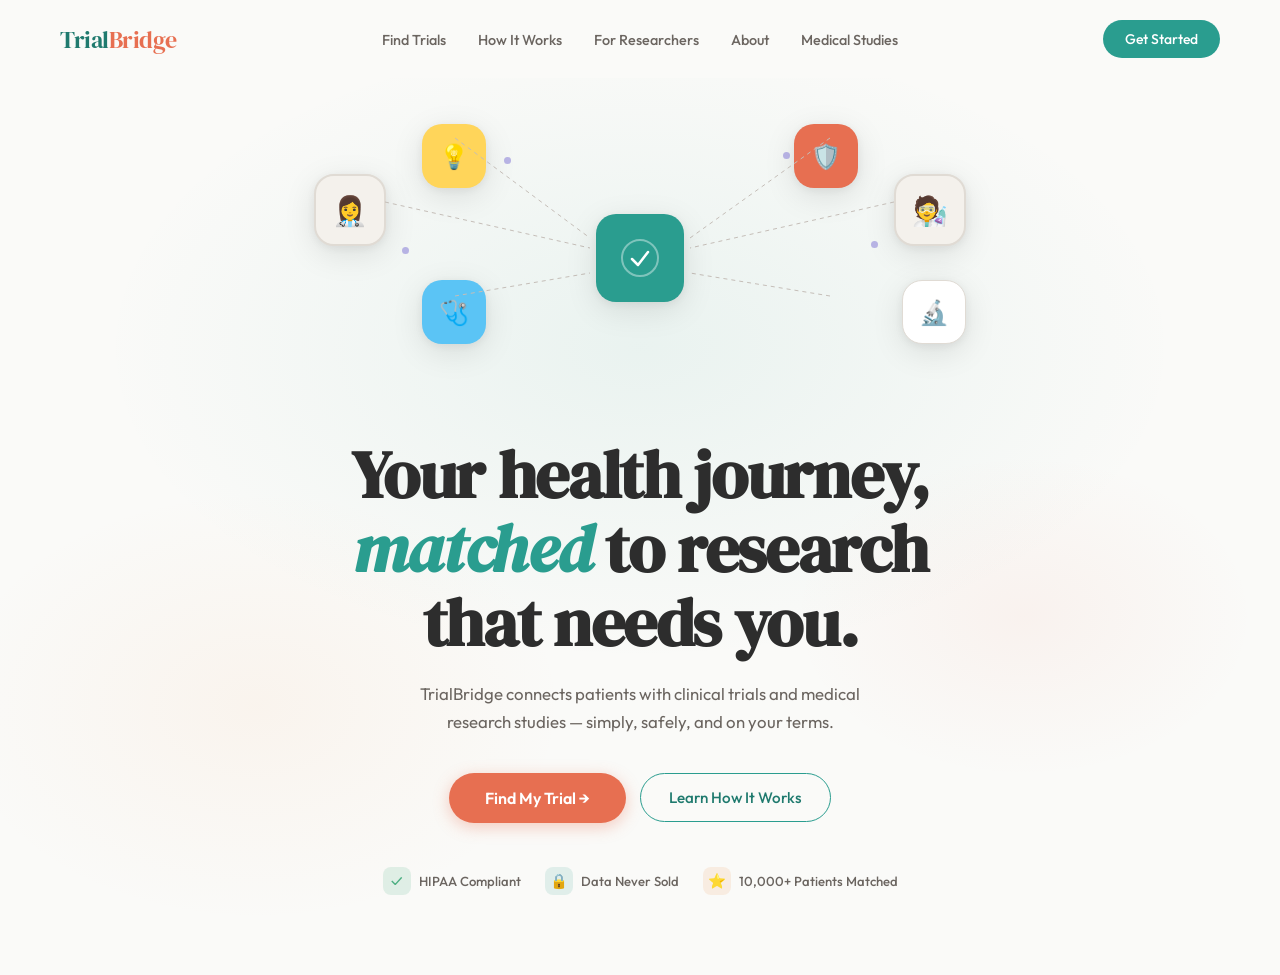
==== commit e9614ad9: "updated nav bar for med studies" ====
--- a/index.html
+++ b/index.html
@@ -14,8 +14,9 @@
     <ul class="nav-links">
       <li><a href="#">Find Trials</a></li>
       <li><a href="how-it-works.html">How It Works</a></li>
-      <li><a href="for-researchers.html">For Researchers</a></li>
+      <li><a href="s.html">For Researchers</a></li>
       <li><a href="about.html">About</a></li>
+      <li><a href="medstudies.html">Medical Studies</a></li>
     </ul>
     <button class="nav-cta">Get Started</button>
   </nav>
--- a/style.css
+++ b/style.css
@@ -1,548 +1,850 @@
-/* ============================================================
-   TrialBridge — Shared Stylesheet
-   Used by: hero.html, how-it-works.html
-   ============================================================ */
-
-@import url('https://fonts.googleapis.com/css2?family=DM+Serif+Display:ital@0;1&family=Outfit:wght@300;400;500;600&display=swap');
-
-*, *::before, *::after { box-sizing: border-box; margin: 0; padding: 0; }
-
-/* ── CSS VARIABLES ── */
-:root {
-  --teal:      #2A9D8F;
-  --teal-dark: #1F7A6E;
-  --coral:     #E76F51;
-  --amber:     #F4A261;
-  --bg:        #FAFAF8;
-  --surface:   #F4F1EC;
-  --border:    #E0DBD4;
-  --text:      #2D2D2D;
-  --muted:     #6B6560;
-  --success:   #4CAF82;
-  --info:      #5B9BD5;
-  --purple:    #7C6FD4;
-}
-
-/* ── BASE ── */
-html { scroll-behavior: smooth; }
-
-body {
-  font-family: 'Outfit', sans-serif;
-  background: var(--bg);
-  color: var(--text);
-  min-height: 100vh;
-  overflow-x: hidden;
-}
-
-/* ── SHARED NAV ── */
-nav {
-  display: flex;
-  align-items: center;
-  justify-content: space-between;
-  padding: 20px 60px;
-  z-index: 100;
-}
-
-/* hero.html nav is relative; how-it-works.html nav is fixed */
-.nav-fixed {
-  position: fixed;
-  top: 0; left: 0; right: 0;
-  background: rgba(250,250,248,0.88);
-  backdrop-filter: blur(12px);
-  border-bottom: 1px solid var(--border);
-}
-
-.logo {
-  font-family: 'DM Serif Display', serif;
-  font-size: 1.5rem;
-  color: var(--teal-dark);
-  letter-spacing: -0.02em;
-  text-decoration: none;
-}
-.logo span { color: var(--coral); }
-
-.nav-links {
-  display: flex;
-  gap: 32px;
-  list-style: none;
-}
-.nav-links a {
-  text-decoration: none;
-  color: var(--muted);
-  font-size: 0.9rem;
-  font-weight: 500;
-  transition: color 0.2s;
-}
-.nav-links a:hover { color: var(--teal); }
-
-.nav-back {
-  display: flex; align-items: center; gap: 8px;
-  color: var(--muted); font-size: 0.875rem;
-  text-decoration: none; font-weight: 500;
-  transition: color 0.2s;
-}
-.nav-back:hover { color: var(--teal); }
-
-.nav-cta {
-  background: var(--teal);
-  color: white;
-  border: none;
-  padding: 10px 22px;
-  border-radius: 50px;
-  font-family: 'Outfit', sans-serif;
-  font-weight: 500;
-  font-size: 0.875rem;
-  cursor: pointer;
-  transition: background 0.2s, transform 0.15s;
-}
-.nav-cta:hover { background: var(--teal-dark); transform: translateY(-1px); }
-
-/* ── SHARED BUTTONS ── */
-.btn-primary {
-  background: var(--coral);
-  color: white;
-  border: none;
-  padding: 15px 36px;
-  border-radius: 50px;
-  font-family: 'Outfit', sans-serif;
-  font-weight: 600;
-  font-size: 1rem;
-  cursor: pointer;
-  transition: background 0.2s, transform 0.15s, box-shadow 0.2s;
-  box-shadow: 0 4px 16px rgba(231,111,81,0.35);
-}
-.btn-primary:hover {
-  background: #d4613f;
-  transform: translateY(-2px);
-  box-shadow: 0 8px 24px rgba(231,111,81,0.4);
-}
-
-.btn-secondary {
-  background: transparent;
-  color: var(--teal-dark);
-  border: 1.5px solid var(--teal);
-  padding: 14px 28px;
-  border-radius: 50px;
-  font-family: 'Outfit', sans-serif;
-  font-weight: 500;
-  font-size: 0.95rem;
-  cursor: pointer;
-  transition: all 0.2s;
-}
-.btn-secondary:hover {
-  background: var(--teal);
-  color: white;
-  transform: translateY(-2px);
-}
-
-/* ── SHARED ANIMATIONS ── */
-@keyframes fadeUp {
-  to { opacity: 1; transform: translateY(0); }
-}
-@keyframes fadeIn {
-  to { opacity: 1; }
-}
-@keyframes float {
-  0%, 100% { transform: translateY(0px); }
-  50%       { transform: translateY(-10px); }
-}
-@keyframes floatCenter {
-  0%, 100% { transform: translate(-50%, -50%) translateY(0px); }
-  50%       { transform: translate(-50%, -50%) translateY(-10px); }
-}
-
-
-/* ============================================================
-   HERO PAGE (hero.html)
-   ============================================================ */
-
-.hero {
-  position: relative;
-  display: flex;
-  flex-direction: column;
-  align-items: center;
-  justify-content: center;
-  padding: 40px 20px 80px;
-  min-height: calc(100vh - 80px);
-  text-align: center;
-  overflow: hidden;
-}
-
-/* subtle warm radial bg */
-.hero::before {
-  content: '';
-  position: absolute;
-  inset: 0;
-  background:
-    radial-gradient(ellipse 60% 50% at 50% 30%, rgba(42,157,143,0.08) 0%, transparent 70%),
-    radial-gradient(ellipse 40% 40% at 20% 70%, rgba(244,162,97,0.07) 0%, transparent 60%),
-    radial-gradient(ellipse 30% 30% at 80% 60%, rgba(231,111,81,0.06) 0%, transparent 60%);
-  pointer-events: none;
-}
-
-/* dotted connector lines SVG overlay */
-.connector-svg {
-  position: absolute;
-  top: 0; left: 0;
-  width: 100%; height: 100%;
-  pointer-events: none;
-  z-index: 1;
-}
-
-/* floating cards grid */
-.floating-cards {
-  position: relative;
-  width: 680px;
-  height: 280px;
-  z-index: 2;
-  margin-bottom: 40px;
-}
-
-.card {
-  position: absolute;
-  border-radius: 20px;
-  display: flex;
-  align-items: center;
-  justify-content: center;
-  box-shadow: 0 8px 32px rgba(0,0,0,0.10), 0 2px 8px rgba(0,0,0,0.06);
-  animation: float 4s ease-in-out infinite;
-}
-
-/* center card */
-.card-center {
-  width: 88px; height: 88px;
-  background: var(--teal);
-  left: 50%; top: 50%;
-  transform: translate(-50%, -50%);
-  animation: floatCenter 3.5s ease-in-out infinite !important;
-  z-index: 5;
-}
-.card-center svg { width: 40px; height: 40px; }
-
-/* photo cards */
-.card-photo {
-  width: 72px; height: 72px;
-  background: var(--surface);
-  border: 2px solid var(--border);
-  overflow: hidden;
-  padding: 0;
-}
-.card-photo img { width: 100%; height: 100%; object-fit: cover; }
-
-.avatar-placeholder {
-  width: 100%; height: 100%;
-  display: flex; align-items: center; justify-content: center;
-  font-size: 1.8rem;
-}
-
-/* icon cards */
-.card-icon { width: 64px; height: 64px; font-size: 1.5rem; }
-
-/* positions */
-.card-1 { left: 2%;   top: 20%; animation-delay: 0s;   }
-.card-2 { left: 18%;  top: 2%;  animation-delay: 0.5s; }
-.card-3 { left: 18%;  top: 58%; animation-delay: 1s;   }
-.card-4 { right: 2%;  top: 20%; animation-delay: 0.3s; }
-.card-5 { right: 2%;  top: 58%; animation-delay: 0.8s; }
-.card-6 { right: 18%; top: 2%;  animation-delay: 1.2s; }
-
-/* card colour variants */
-.card-yellow { background: #FFD55A; }
-.card-blue   { background: #5BC4F5; }
-.card-coral  { background: var(--coral); }
-.card-green  { background: var(--success); }
-.card-white  { background: #FFFFFF; border: 1.5px solid var(--border); }
-
-/* junction dots */
-.dot {
-  position: absolute;
-  width: 7px; height: 7px;
-  border-radius: 50%;
-  background: var(--purple);
-  opacity: 0.5;
-  z-index: 3;
-}
-.dot-1 { left: 30%;  top: 14%; }
-.dot-2 { left: 15%;  top: 46%; }
-.dot-3 { right: 28%; top: 12%; }
-.dot-4 { right: 15%; top: 44%; }
-
-/* connector line style */
-.line { stroke: #C5BEB8; stroke-width: 1; stroke-dasharray: 4 4; fill: none; }
-
-/* headline */
-.hero-content { position: relative; z-index: 4; }
-
-h1 {
-  font-family: 'DM Serif Display', serif;
-  font-size: clamp(2.8rem, 6vw, 4.2rem);
-  line-height: 1.1;
-  letter-spacing: -0.02em;
-  color: var(--text);
-  margin-bottom: 20px;
-  max-width: 640px;
-}
-h1 em { font-style: italic; color: var(--teal); }
-
-.hero-sub {
-  font-size: 1.05rem;
-  color: var(--muted);
-  font-weight: 400;
-  max-width: 460px;
-  line-height: 1.7;
-  margin: 0 auto 36px;
-}
-
-.hero-actions {
-  display: flex;
-  gap: 14px;
-  justify-content: center;
-  align-items: center;
-  flex-wrap: wrap;
-}
-
-/* trust badges */
-.trust-row {
-  display: flex;
-  gap: 24px;
-  justify-content: center;
-  margin-top: 44px;
-  flex-wrap: wrap;
-  z-index: 4;
-  position: relative;
-}
-.trust-badge {
-  display: flex;
-  align-items: center;
-  gap: 8px;
-  font-size: 0.82rem;
-  color: var(--muted);
-  font-weight: 500;
-}
-.trust-badge .icon {
-  width: 28px; height: 28px;
-  border-radius: 8px;
-  display: flex; align-items: center; justify-content: center;
-  font-size: 0.9rem;
-}
-.icon-green { background: rgba(76,175,130,0.15);  color: var(--success); }
-.icon-teal  { background: rgba(42,157,143,0.12);  color: var(--teal); }
-.icon-amber { background: rgba(244,162,97,0.15);  color: var(--amber); }
-
-/* entrance animations */
-.hero-content, .trust-row {
-  opacity: 0;
-  transform: translateY(24px);
-  animation: fadeUp 0.7s ease forwards;
-}
-.trust-row      { animation-delay: 0.25s; }
-.floating-cards { opacity: 0; animation: fadeIn 0.6s ease 0.1s forwards; }
-
-
-/* ============================================================
-   HOW IT WORKS PAGE (how-it-works.html)
-   ============================================================ */
-
-/* progress bar */
-.progress-bar {
-  position: fixed;
-  top: 0; left: 0;
-  height: 3px;
-  background: linear-gradient(90deg, var(--teal), var(--coral));
-  width: 0%;
-  z-index: 200;
-  transition: width 0.1s linear;
-  border-radius: 0 2px 2px 0;
-}
-
-/* page header */
-.page-header {
-  padding: 140px 24px 60px;
-  text-align: center;
-}
-.page-header .eyebrow {
-  display: inline-block;
-  background: rgba(42,157,143,0.1);
-  color: var(--teal-dark);
-  font-size: 0.78rem;
-  font-weight: 600;
-  letter-spacing: 0.1em;
-  text-transform: uppercase;
-  padding: 6px 16px;
-  border-radius: 50px;
-  border: 1px solid rgba(42,157,143,0.2);
-  margin-bottom: 20px;
-}
-.page-header h1 {
-  font-family: 'DM Serif Display', serif;
-  font-size: clamp(2.4rem, 5vw, 3.6rem);
-  line-height: 1.1;
-  letter-spacing: -0.02em;
-  max-width: 600px;
-  margin: 0 auto 18px;
-}
-.page-header h1 em { font-style: italic; color: var(--teal); }
-.page-header p {
-  font-size: 1rem;
-  color: var(--muted);
-  max-width: 440px;
-  margin: 0 auto;
-  line-height: 1.7;
-}
-
-/* steps container */
-.steps-container {
-  max-width: 900px;
-  margin: 0 auto;
-  padding: 20px 24px 120px;
-  position: relative;
-}
-
-/* vertical timeline */
-.timeline-line {
-  position: absolute;
-  left: 50%;
-  top: 0; bottom: 0;
-  width: 2px;
-  background: var(--border);
-  transform: translateX(-50%);
-  z-index: 0;
-}
-.timeline-fill {
-  position: absolute;
-  top: 0; left: 0; right: 0;
-  height: 0%;
-  background: linear-gradient(180deg, var(--teal), var(--coral));
-  border-radius: 2px;
-  transition: height 0.4s ease;
-}
-
-/* step row */
-.step {
-  display: flex;
-  align-items: flex-start;
-  gap: 48px;
-  margin-bottom: 100px;
-  position: relative;
-  z-index: 1;
-  opacity: 0;
-  transition: opacity 0.7s cubic-bezier(0.16,1,0.3,1),
-              transform 0.7s cubic-bezier(0.16,1,0.3,1);
-}
-.step-left  { transform: translateX(-70px); }
-.step-right { transform: translateX(70px); }
-.step.visible {
-  opacity: 1;
-  transform: translateX(0);
-}
-
-/* center node */
-.step-node {
-  position: absolute;
-  left: 50%;
-  top: 28px;
-  transform: translateX(-50%);
-  width: 52px; height: 52px;
-  border-radius: 50%;
-  background: var(--bg);
-  border: 2px solid var(--border);
-  display: flex; align-items: center; justify-content: center;
-  font-family: 'DM Serif Display', serif;
-  font-size: 1.1rem;
-  color: var(--muted);
-  transition: background 0.4s, border-color 0.4s, color 0.4s, transform 0.4s;
-  z-index: 2;
-}
-.step.visible .step-node {
-  background: var(--teal);
-  border-color: var(--teal);
-  color: white;
-  transform: translateX(-50%) scale(1.1);
-}
-
-/* step card */
-.step-card {
-  flex: 1;
-  background: var(--surface);
-  border: 1.5px solid var(--border);
-  border-radius: 24px;
-  padding: 36px;
-  transition: box-shadow 0.3s, transform 0.3s, border-color 0.3s;
-  max-width: 360px;
-}
-.step.visible .step-card { box-shadow: 0 8px 40px rgba(0,0,0,0.07); }
-.step-card:hover {
-  transform: translateY(-4px);
-  box-shadow: 0 16px 48px rgba(0,0,0,0.1);
-  border-color: var(--teal);
-}
-
-.step-icon-wrap {
-  width: 56px; height: 56px;
-  border-radius: 16px;
-  display: flex; align-items: center; justify-content: center;
-  font-size: 1.6rem;
-  margin-bottom: 20px;
-}
-.step-number {
-  font-size: 0.75rem;
-  font-weight: 600;
-  letter-spacing: 0.1em;
-  text-transform: uppercase;
-  color: var(--muted);
-  margin-bottom: 8px;
-}
-.step-title {
-  font-family: 'DM Serif Display', serif;
-  font-size: 1.55rem;
-  line-height: 1.2;
-  letter-spacing: -0.02em;
-  margin-bottom: 12px;
-  color: var(--text);
-}
-.step-desc {
-  font-size: 0.925rem;
-  color: var(--muted);
-  line-height: 1.75;
-  margin-bottom: 18px;
-}
-.step-tags {
-  display: flex;
-  flex-wrap: wrap;
-  gap: 8px;
-}
-.tag {
-  font-size: 0.75rem;
-  font-weight: 500;
-  padding: 4px 12px;
-  border-radius: 50px;
-  background: rgba(42,157,143,0.1);
-  color: var(--teal-dark);
-  border: 1px solid rgba(42,157,143,0.15);
-}
-
-.step-spacer { flex: 1; max-width: 360px; }
-
-/* final CTA */
-.final-cta {
-  text-align: center;
-  padding: 80px 24px 100px;
-  opacity: 0;
-  transform: translateY(40px);
-  transition: opacity 0.7s ease, transform 0.7s ease;
-}
-.final-cta.visible { opacity: 1; transform: translateY(0); }
-.final-cta h2 {
-  font-family: 'DM Serif Display', serif;
-  font-size: clamp(2rem, 4vw, 3rem);
-  letter-spacing: -0.02em;
-  margin-bottom: 14px;
-}
-.final-cta h2 em { color: var(--coral); font-style: italic; }
-.final-cta p {
-  color: var(--muted);
-  font-size: 1rem;
-  max-width: 380px;
-  margin: 0 auto 32px;
-  line-height: 1.7;
-}
+/* ============================================================
+   TrialBridge — Shared Stylesheet
+   Used by: hero.html, how-it-works.html
+   ============================================================ */
+
+@import url('https://fonts.googleapis.com/css2?family=DM+Serif+Display:ital@0;1&family=Outfit:wght@300;400;500;600&display=swap');
+
+*, *::before, *::after { box-sizing: border-box; margin: 0; padding: 0; }
+
+/* ── CSS VARIABLES ── */
+:root {
+  --teal:      #2A9D8F;
+  --teal-dark: #1F7A6E;
+  --coral:     #E76F51;
+  --amber:     #F4A261;
+  --bg:        #FAFAF8;
+  --surface:   #F4F1EC;
+  --border:    #E0DBD4;
+  --text:      #2D2D2D;
+  --muted:     #6B6560;
+  --success:   #4CAF82;
+  --info:      #5B9BD5;
+  --purple:    #7C6FD4;
+}
+
+/* ── BASE ── */
+html { scroll-behavior: smooth; }
+
+body {
+  font-family: 'Outfit', sans-serif;
+  background: var(--bg);
+  color: var(--text);
+  min-height: 100vh;
+  overflow-x: hidden;
+}
+
+/* ── SHARED NAV ── */
+nav {
+  display: flex;
+  align-items: center;
+  justify-content: space-between;
+  padding: 20px 60px;
+  z-index: 100;
+}
+
+/* hero.html nav is relative; how-it-works.html nav is fixed */
+.nav-fixed {
+  position: fixed;
+  top: 0; left: 0; right: 0;
+  background: rgba(250,250,248,0.88);
+  backdrop-filter: blur(12px);
+  border-bottom: 1px solid var(--border);
+}
+
+.logo {
+  font-family: 'DM Serif Display', serif;
+  font-size: 1.5rem;
+  color: var(--teal-dark);
+  letter-spacing: -0.02em;
+  text-decoration: none;
+}
+.logo span { color: var(--coral); }
+
+.nav-links {
+  display: flex;
+  gap: 32px;
+  list-style: none;
+}
+.nav-links a {
+  text-decoration: none;
+  color: var(--muted);
+  font-size: 0.9rem;
+  font-weight: 500;
+  transition: color 0.2s;
+}
+.nav-links a:hover { color: var(--teal); }
+
+
+
+.nav-cta {
+  background: var(--teal);
+  color: white;
+  border: none;
+  padding: 10px 22px;
+  border-radius: 50px;
+  font-family: 'Outfit', sans-serif;
+  font-weight: 500;
+  font-size: 0.875rem;
+  cursor: pointer;
+  transition: background 0.2s, transform 0.15s;
+}
+.nav-cta:hover { background: var(--teal-dark); transform: translateY(-1px); }
+
+/* ── SHARED BUTTONS ── */
+.btn-primary {
+  background: var(--coral);
+  color: white;
+  border: none;
+  padding: 15px 36px;
+  border-radius: 50px;
+  font-family: 'Outfit', sans-serif;
+  font-weight: 600;
+  font-size: 1rem;
+  cursor: pointer;
+  transition: background 0.2s, transform 0.15s, box-shadow 0.2s;
+  box-shadow: 0 4px 16px rgba(231,111,81,0.35);
+}
+.btn-primary:hover {
+  background: #d4613f;
+  transform: translateY(-2px);
+  box-shadow: 0 8px 24px rgba(231,111,81,0.4);
+}
+
+.btn-secondary {
+  background: transparent;
+  color: var(--teal-dark);
+  border: 1.5px solid var(--teal);
+  padding: 14px 28px;
+  border-radius: 50px;
+  font-family: 'Outfit', sans-serif;
+  font-weight: 500;
+  font-size: 0.95rem;
+  cursor: pointer;
+  transition: all 0.2s;
+}
+.btn-secondary:hover {
+  background: var(--teal);
+  color: white;
+  transform: translateY(-2px);
+}
+
+/* ── SHARED ANIMATIONS ── */
+@keyframes fadeUp {
+  to { opacity: 1; transform: translateY(0); }
+}
+@keyframes fadeIn {
+  to { opacity: 1; }
+}
+@keyframes float {
+  0%, 100% { transform: translateY(0px); }
+  50%       { transform: translateY(-10px); }
+}
+@keyframes floatCenter {
+  0%, 100% { transform: translate(-50%, -50%) translateY(0px); }
+  50%       { transform: translate(-50%, -50%) translateY(-10px); }
+}
+
+
+/* ============================================================
+   HERO PAGE (hero.html)
+   ============================================================ */
+
+.hero {
+  position: relative;
+  display: flex;
+  flex-direction: column;
+  align-items: center;
+  justify-content: center;
+  padding: 40px 20px 80px;
+  min-height: calc(100vh - 80px);
+  text-align: center;
+  overflow: hidden;
+}
+
+/* subtle warm radial bg */
+.hero::before {
+  content: '';
+  position: absolute;
+  inset: 0;
+  background:
+    radial-gradient(ellipse 60% 50% at 50% 30%, rgba(42,157,143,0.08) 0%, transparent 70%),
+    radial-gradient(ellipse 40% 40% at 20% 70%, rgba(244,162,97,0.07) 0%, transparent 60%),
+    radial-gradient(ellipse 30% 30% at 80% 60%, rgba(231,111,81,0.06) 0%, transparent 60%);
+  pointer-events: none;
+}
+
+/* dotted connector lines SVG overlay */
+.connector-svg {
+  position: absolute;
+  top: 0; left: 0;
+  width: 100%; height: 100%;
+  pointer-events: none;
+  z-index: 1;
+}
+
+/* floating cards grid */
+.floating-cards {
+  position: relative;
+  width: 680px;
+  height: 280px;
+  z-index: 2;
+  margin-bottom: 40px;
+}
+
+.card {
+  position: absolute;
+  border-radius: 20px;
+  display: flex;
+  align-items: center;
+  justify-content: center;
+  box-shadow: 0 8px 32px rgba(0,0,0,0.10), 0 2px 8px rgba(0,0,0,0.06);
+  animation: float 4s ease-in-out infinite;
+}
+
+/* center card */
+.card-center {
+  width: 88px; height: 88px;
+  background: var(--teal);
+  left: 50%; top: 50%;
+  transform: translate(-50%, -50%);
+  animation: floatCenter 3.5s ease-in-out infinite !important;
+  z-index: 5;
+}
+.card-center svg { width: 40px; height: 40px; }
+
+/* photo cards */
+.card-photo {
+  width: 72px; height: 72px;
+  background: var(--surface);
+  border: 2px solid var(--border);
+  overflow: hidden;
+  padding: 0;
+}
+.card-photo img { width: 100%; height: 100%; object-fit: cover; }
+
+.avatar-placeholder {
+  width: 100%; height: 100%;
+  display: flex; align-items: center; justify-content: center;
+  font-size: 1.8rem;
+}
+
+/* icon cards */
+.card-icon { width: 64px; height: 64px; font-size: 1.5rem; }
+
+/* positions */
+.card-1 { left: 2%;   top: 20%; animation-delay: 0s;   }
+.card-2 { left: 18%;  top: 2%;  animation-delay: 0.5s; }
+.card-3 { left: 18%;  top: 58%; animation-delay: 1s;   }
+.card-4 { right: 2%;  top: 20%; animation-delay: 0.3s; }
+.card-5 { right: 2%;  top: 58%; animation-delay: 0.8s; }
+.card-6 { right: 18%; top: 2%;  animation-delay: 1.2s; }
+
+/* card colour variants */
+.card-yellow { background: #FFD55A; }
+.card-blue   { background: #5BC4F5; }
+.card-coral  { background: var(--coral); }
+.card-green  { background: var(--success); }
+.card-white  { background: #FFFFFF; border: 1.5px solid var(--border); }
+
+/* junction dots */
+.dot {
+  position: absolute;
+  width: 7px; height: 7px;
+  border-radius: 50%;
+  background: var(--purple);
+  opacity: 0.5;
+  z-index: 3;
+}
+.dot-1 { left: 30%;  top: 14%; }
+.dot-2 { left: 15%;  top: 46%; }
+.dot-3 { right: 28%; top: 12%; }
+.dot-4 { right: 15%; top: 44%; }
+
+/* connector line style */
+.line { stroke: #C5BEB8; stroke-width: 1; stroke-dasharray: 4 4; fill: none; }
+
+/* headline */
+.hero-content { position: relative; z-index: 4; }
+
+h1 {
+  font-family: 'DM Serif Display', serif;
+  font-size: clamp(2.8rem, 6vw, 4.2rem);
+  line-height: 1.1;
+  letter-spacing: -0.02em;
+  color: var(--text);
+  margin-bottom: 20px;
+  max-width: 640px;
+}
+h1 em { font-style: italic; color: var(--teal); }
+
+.hero-sub {
+  font-size: 1.05rem;
+  color: var(--muted);
+  font-weight: 400;
+  max-width: 460px;
+  line-height: 1.7;
+  margin: 0 auto 36px;
+}
+
+.hero-actions {
+  display: flex;
+  gap: 14px;
+  justify-content: center;
+  align-items: center;
+  flex-wrap: wrap;
+}
+
+/* trust badges */
+.trust-row {
+  display: flex;
+  gap: 24px;
+  justify-content: center;
+  margin-top: 44px;
+  flex-wrap: wrap;
+  z-index: 4;
+  position: relative;
+}
+.trust-badge {
+  display: flex;
+  align-items: center;
+  gap: 8px;
+  font-size: 0.82rem;
+  color: var(--muted);
+  font-weight: 500;
+}
+.trust-badge .icon {
+  width: 28px; height: 28px;
+  border-radius: 8px;
+  display: flex; align-items: center; justify-content: center;
+  font-size: 0.9rem;
+}
+.icon-green { background: rgba(76,175,130,0.15);  color: var(--success); }
+.icon-teal  { background: rgba(42,157,143,0.12);  color: var(--teal); }
+.icon-amber { background: rgba(244,162,97,0.15);  color: var(--amber); }
+
+/* entrance animations */
+.hero-content, .trust-row {
+  opacity: 0;
+  transform: translateY(24px);
+  animation: fadeUp 0.7s ease forwards;
+}
+.trust-row      { animation-delay: 0.25s; }
+.floating-cards { opacity: 0; animation: fadeIn 0.6s ease 0.1s forwards; }
+
+
+/* ============================================================
+   HOW IT WORKS PAGE (how-it-works.html)
+   ============================================================ */
+
+/* progress bar */
+.progress-bar {
+  position: fixed;
+  top: 0; left: 0;
+  height: 3px;
+  background: linear-gradient(90deg, var(--teal), var(--coral));
+  width: 0%;
+  z-index: 200;
+  transition: width 0.1s linear;
+  border-radius: 0 2px 2px 0;
+}
+
+/* page header */
+.page-header {
+  padding: 140px 24px 60px;
+  text-align: center;
+}
+.page-header .eyebrow {
+  display: inline-block;
+  background: rgba(42,157,143,0.1);
+  color: var(--teal-dark);
+  font-size: 0.78rem;
+  font-weight: 600;
+  letter-spacing: 0.1em;
+  text-transform: uppercase;
+  padding: 6px 16px;
+  border-radius: 50px;
+  border: 1px solid rgba(42,157,143,0.2);
+  margin-bottom: 20px;
+}
+.page-header h1 {
+  font-family: 'DM Serif Display', serif;
+  font-size: clamp(2.4rem, 5vw, 3.6rem);
+  line-height: 1.1;
+  letter-spacing: -0.02em;
+  max-width: 600px;
+  margin: 0 auto 18px;
+}
+.page-header h1 em { font-style: italic; color: var(--teal); }
+.page-header p {
+  font-size: 1rem;
+  color: var(--muted);
+  max-width: 440px;
+  margin: 0 auto;
+  line-height: 1.7;
+}
+
+/* steps container */
+.steps-container {
+  max-width: 900px;
+  margin: 0 auto;
+  padding: 20px 24px 120px;
+  position: relative;
+}
+
+/* vertical timeline */
+.timeline-line {
+  position: absolute;
+  left: 50%;
+  top: 0; bottom: 0;
+  width: 2px;
+  background: var(--border);
+  transform: translateX(-50%);
+  z-index: 0;
+}
+.timeline-fill {
+  position: absolute;
+  top: 0; left: 0; right: 0;
+  height: 0%;
+  background: linear-gradient(180deg, var(--teal), var(--coral));
+  border-radius: 2px;
+  transition: height 0.4s ease;
+}
+
+/* step row */
+.step {
+  display: flex;
+  align-items: flex-start;
+  gap: 48px;
+  margin-bottom: 100px;
+  position: relative;
+  z-index: 1;
+  opacity: 0;
+  transition: opacity 0.7s cubic-bezier(0.16,1,0.3,1),
+              transform 0.7s cubic-bezier(0.16,1,0.3,1);
+}
+.step-left  { transform: translateX(-70px); }
+.step-right { transform: translateX(70px); }
+.step.visible {
+  opacity: 1;
+  transform: translateX(0);
+}
+
+/* center node */
+.step-node {
+  position: absolute;
+  left: 50%;
+  top: 28px;
+  transform: translateX(-50%);
+  width: 52px; height: 52px;
+  border-radius: 50%;
+  background: var(--bg);
+  border: 2px solid var(--border);
+  display: flex; align-items: center; justify-content: center;
+  font-family: 'DM Serif Display', serif;
+  font-size: 1.1rem;
+  color: var(--muted);
+  transition: background 0.4s, border-color 0.4s, color 0.4s, transform 0.4s;
+  z-index: 2;
+}
+.step.visible .step-node {
+  background: var(--teal);
+  border-color: var(--teal);
+  color: white;
+  transform: translateX(-50%) scale(1.1);
+}
+
+/* step card */
+.step-card {
+  flex: 1;
+  background: var(--surface);
+  border: 1.5px solid var(--border);
+  border-radius: 24px;
+  padding: 36px;
+  transition: box-shadow 0.3s, transform 0.3s, border-color 0.3s;
+  max-width: 360px;
+}
+.step.visible .step-card { box-shadow: 0 8px 40px rgba(0,0,0,0.07); }
+.step-card:hover {
+  transform: translateY(-4px);
+  box-shadow: 0 16px 48px rgba(0,0,0,0.1);
+  border-color: var(--teal);
+}
+
+.step-icon-wrap {
+  width: 56px; height: 56px;
+  border-radius: 16px;
+  display: flex; align-items: center; justify-content: center;
+  font-size: 1.6rem;
+  margin-bottom: 20px;
+}
+.step-number {
+  font-size: 0.75rem;
+  font-weight: 600;
+  letter-spacing: 0.1em;
+  text-transform: uppercase;
+  color: var(--muted);
+  margin-bottom: 8px;
+}
+.step-title {
+  font-family: 'DM Serif Display', serif;
+  font-size: 1.55rem;
+  line-height: 1.2;
+  letter-spacing: -0.02em;
+  margin-bottom: 12px;
+  color: var(--text);
+}
+.step-desc {
+  font-size: 0.925rem;
+  color: var(--muted);
+  line-height: 1.75;
+  margin-bottom: 18px;
+}
+.step-tags {
+  display: flex;
+  flex-wrap: wrap;
+  gap: 8px;
+}
+.tag {
+  font-size: 0.75rem;
+  font-weight: 500;
+  padding: 4px 12px;
+  border-radius: 50px;
+  background: rgba(42,157,143,0.1);
+  color: var(--teal-dark);
+  border: 1px solid rgba(42,157,143,0.15);
+}
+
+.step-spacer { flex: 1; max-width: 360px; }
+
+/* final CTA */
+.final-cta {
+  text-align: center;
+  padding: 80px 24px 100px;
+  opacity: 0;
+  transform: translateY(40px);
+  transition: opacity 0.7s ease, transform 0.7s ease;
+}
+.final-cta.visible { opacity: 1; transform: translateY(0); }
+.final-cta h2 {
+  font-family: 'DM Serif Display', serif;
+  font-size: clamp(2rem, 4vw, 3rem);
+  letter-spacing: -0.02em;
+  margin-bottom: 14px;
+}
+.final-cta h2 em { color: var(--coral); font-style: italic; }
+.final-cta p {
+  color: var(--muted);
+  font-size: 1rem;
+  max-width: 380px;
+  margin: 0 auto 32px;
+  line-height: 1.7;
+}
+
+
+/* ============================================================
+   ABOUT PAGE (about.html)
+   ============================================================ */
+
+/* ── PAGE HEADER ── */
+.about-header {
+  padding: 140px 24px 80px;
+  text-align: center;
+  position: relative;
+  overflow: hidden;
+}
+.about-header::before {
+  content: '';
+  position: absolute;
+  inset: 0;
+  background:
+    radial-gradient(ellipse 60% 50% at 50% 0%, rgba(42,157,143,0.08) 0%, transparent 70%),
+    radial-gradient(ellipse 40% 40% at 80% 80%, rgba(244,162,97,0.06) 0%, transparent 60%);
+  pointer-events: none;
+}
+.about-header .eyebrow {
+  display: inline-block;
+  background: rgba(42,157,143,0.1);
+  color: var(--teal-dark);
+  font-size: 0.78rem;
+  font-weight: 600;
+  letter-spacing: 0.1em;
+  text-transform: uppercase;
+  padding: 6px 16px;
+  border-radius: 50px;
+  border: 1px solid rgba(42,157,143,0.2);
+  margin-bottom: 20px;
+}
+.about-header h1 {
+  font-family: 'DM Serif Display', serif;
+  font-size: clamp(2.6rem, 5.5vw, 4rem);
+  line-height: 1.1;
+  letter-spacing: -0.02em;
+  max-width: 680px;
+  margin: 0 auto 20px;
+}
+.about-header h1 em { font-style: italic; color: var(--teal); }
+.about-header p {
+  font-size: 1.05rem;
+  color: var(--muted);
+  max-width: 500px;
+  margin: 0 auto;
+  line-height: 1.75;
+}
+
+/* ── MISSION ── */
+.mission {
+  max-width: 860px;
+  margin: 0 auto;
+  padding: 20px 24px 80px;
+  display: grid;
+  grid-template-columns: 1fr 1fr;
+  gap: 32px;
+  align-items: center;
+}
+.mission-text h2 {
+  font-family: 'DM Serif Display', serif;
+  font-size: clamp(1.8rem, 3vw, 2.6rem);
+  line-height: 1.15;
+  letter-spacing: -0.02em;
+  margin-bottom: 16px;
+}
+.mission-text h2 em { font-style: italic; color: var(--coral); }
+.mission-text p {
+  font-size: 0.975rem;
+  color: var(--muted);
+  line-height: 1.8;
+  margin-bottom: 14px;
+}
+.mission-visual {
+  background: var(--surface);
+  border: 1.5px solid var(--border);
+  border-radius: 28px;
+  padding: 40px 32px;
+  display: flex;
+  flex-direction: column;
+  gap: 20px;
+}
+.stat-item {
+  display: flex;
+  flex-direction: column;
+  gap: 4px;
+}
+.stat-number {
+  font-family: 'DM Serif Display', serif;
+  font-size: 2.4rem;
+  letter-spacing: -0.03em;
+  color: var(--teal);
+  line-height: 1;
+}
+.stat-label {
+  font-size: 0.85rem;
+  color: var(--muted);
+  font-weight: 500;
+}
+.stat-divider {
+  height: 1px;
+  background: var(--border);
+}
+
+/* ── VALUES ── */
+.values-section {
+  background: var(--surface);
+  border-top: 1px solid var(--border);
+  border-bottom: 1px solid var(--border);
+  padding: 80px 24px;
+}
+.values-inner {
+  max-width: 860px;
+  margin: 0 auto;
+}
+.section-label {
+  font-size: 0.78rem;
+  font-weight: 600;
+  letter-spacing: 0.1em;
+  text-transform: uppercase;
+  color: var(--muted);
+  margin-bottom: 12px;
+}
+.section-title {
+  font-family: 'DM Serif Display', serif;
+  font-size: clamp(1.8rem, 3vw, 2.4rem);
+  letter-spacing: -0.02em;
+  margin-bottom: 48px;
+}
+.section-title em { font-style: italic; color: var(--teal); }
+.values-grid {
+  display: grid;
+  grid-template-columns: repeat(3, 1fr);
+  gap: 24px;
+}
+.value-card {
+  background: var(--bg);
+  border: 1.5px solid var(--border);
+  border-radius: 20px;
+  padding: 28px;
+  opacity: 0;
+  transform: translateY(40px);
+  transition: opacity 0.6s ease, transform 0.6s ease, box-shadow 0.25s ease, border-color 0.25s ease;
+}
+.value-card.visible { opacity: 1; transform: translateY(0); }
+.value-card:hover {
+  transform: translateY(-4px);
+  box-shadow: 0 12px 36px rgba(0,0,0,0.08);
+  border-color: var(--teal);
+}
+.value-icon {
+  width: 48px; height: 48px;
+  border-radius: 14px;
+  display: flex; align-items: center; justify-content: center;
+  font-size: 1.4rem;
+  margin-bottom: 16px;
+}
+.value-card h3 {
+  font-family: 'DM Serif Display', serif;
+  font-size: 1.2rem;
+  letter-spacing: -0.01em;
+  margin-bottom: 8px;
+}
+.value-card p {
+  font-size: 0.875rem;
+  color: var(--muted);
+  line-height: 1.7;
+}
+
+/* ── TEAM ── */
+.team-section {
+  max-width: 860px;
+  margin: 0 auto;
+  padding: 80px 24px;
+}
+.team-grid {
+  display: grid;
+  grid-template-columns: repeat(3, 1fr);
+  gap: 24px;
+  margin-top: 48px;
+}
+.team-card {
+  background: var(--surface);
+  border: 1.5px solid var(--border);
+  border-radius: 20px;
+  padding: 28px 24px;
+  text-align: center;
+  opacity: 0;
+  transform: translateY(40px);
+  transition: opacity 0.6s ease, transform 0.6s ease, box-shadow 0.25s ease;
+}
+.team-card.visible { opacity: 1; transform: translateY(0); }
+.team-card:hover { box-shadow: 0 10px 32px rgba(0,0,0,0.08); }
+.team-avatar {
+  width: 72px; height: 72px;
+  border-radius: 50%;
+  background: var(--bg);
+  border: 2px solid var(--border);
+  display: flex; align-items: center; justify-content: center;
+  font-size: 2rem;
+  margin: 0 auto 16px;
+}
+.team-name {
+  font-family: 'DM Serif Display', serif;
+  font-size: 1.1rem;
+  letter-spacing: -0.01em;
+  margin-bottom: 4px;
+}
+.team-role {
+  font-size: 0.8rem;
+  color: var(--teal-dark);
+  font-weight: 600;
+  letter-spacing: 0.05em;
+  text-transform: uppercase;
+  margin-bottom: 10px;
+}
+.team-bio {
+  font-size: 0.85rem;
+  color: var(--muted);
+  line-height: 1.65;
+}
+
+/* ── STORY SECTION ── */
+.story-section {
+  background: var(--teal-dark);
+  padding: 80px 24px;
+  text-align: center;
+  position: relative;
+  overflow: hidden;
+}
+.story-section::before {
+  content: '';
+  position: absolute;
+  inset: 0;
+  background: radial-gradient(ellipse 60% 80% at 50% 50%, rgba(255,255,255,0.04) 0%, transparent 70%);
+  pointer-events: none;
+}
+.story-inner {
+  max-width: 640px;
+  margin: 0 auto;
+  position: relative;
+  z-index: 1;
+}
+.story-section .eyebrow {
+  display: inline-block;
+  background: rgba(255,255,255,0.12);
+  color: rgba(255,255,255,0.8);
+  font-size: 0.75rem;
+  font-weight: 600;
+  letter-spacing: 0.1em;
+  text-transform: uppercase;
+  padding: 5px 14px;
+  border-radius: 50px;
+  border: 1px solid rgba(255,255,255,0.15);
+  margin-bottom: 20px;
+}
+.story-section h2 {
+  font-family: 'DM Serif Display', serif;
+  font-size: clamp(1.8rem, 3.5vw, 2.8rem);
+  color: white;
+  line-height: 1.15;
+  letter-spacing: -0.02em;
+  margin-bottom: 20px;
+}
+.story-section h2 em { font-style: italic; color: var(--amber); }
+.story-section p {
+  font-size: 1rem;
+  color: rgba(255,255,255,0.72);
+  line-height: 1.8;
+  margin-bottom: 14px;
+}
+
+/* ── ABOUT FINAL CTA ── */
+.about-cta {
+  text-align: center;
+  padding: 80px 24px 100px;
+}
+.about-cta h2 {
+  font-family: 'DM Serif Display', serif;
+  font-size: clamp(2rem, 4vw, 3rem);
+  letter-spacing: -0.02em;
+  margin-bottom: 14px;
+}
+.about-cta h2 em { color: var(--coral); font-style: italic; }
+.about-cta p {
+  color: var(--muted);
+  font-size: 1rem;
+  max-width: 380px;
+  margin: 0 auto 32px;
+  line-height: 1.7;
+}
+.cta-row {
+  display: flex;
+  gap: 14px;
+  justify-content: center;
+  flex-wrap: wrap;
+}
+
+/* ── SCROLL REVEAL ── */
+.reveal {
+  opacity: 0;
+  transform: translateY(36px);
+  transition: opacity 0.7s cubic-bezier(0.16,1,0.3,1), transform 0.7s cubic-bezier(0.16,1,0.3,1);
+}
+.reveal.visible { opacity: 1; transform: translateY(0); }
